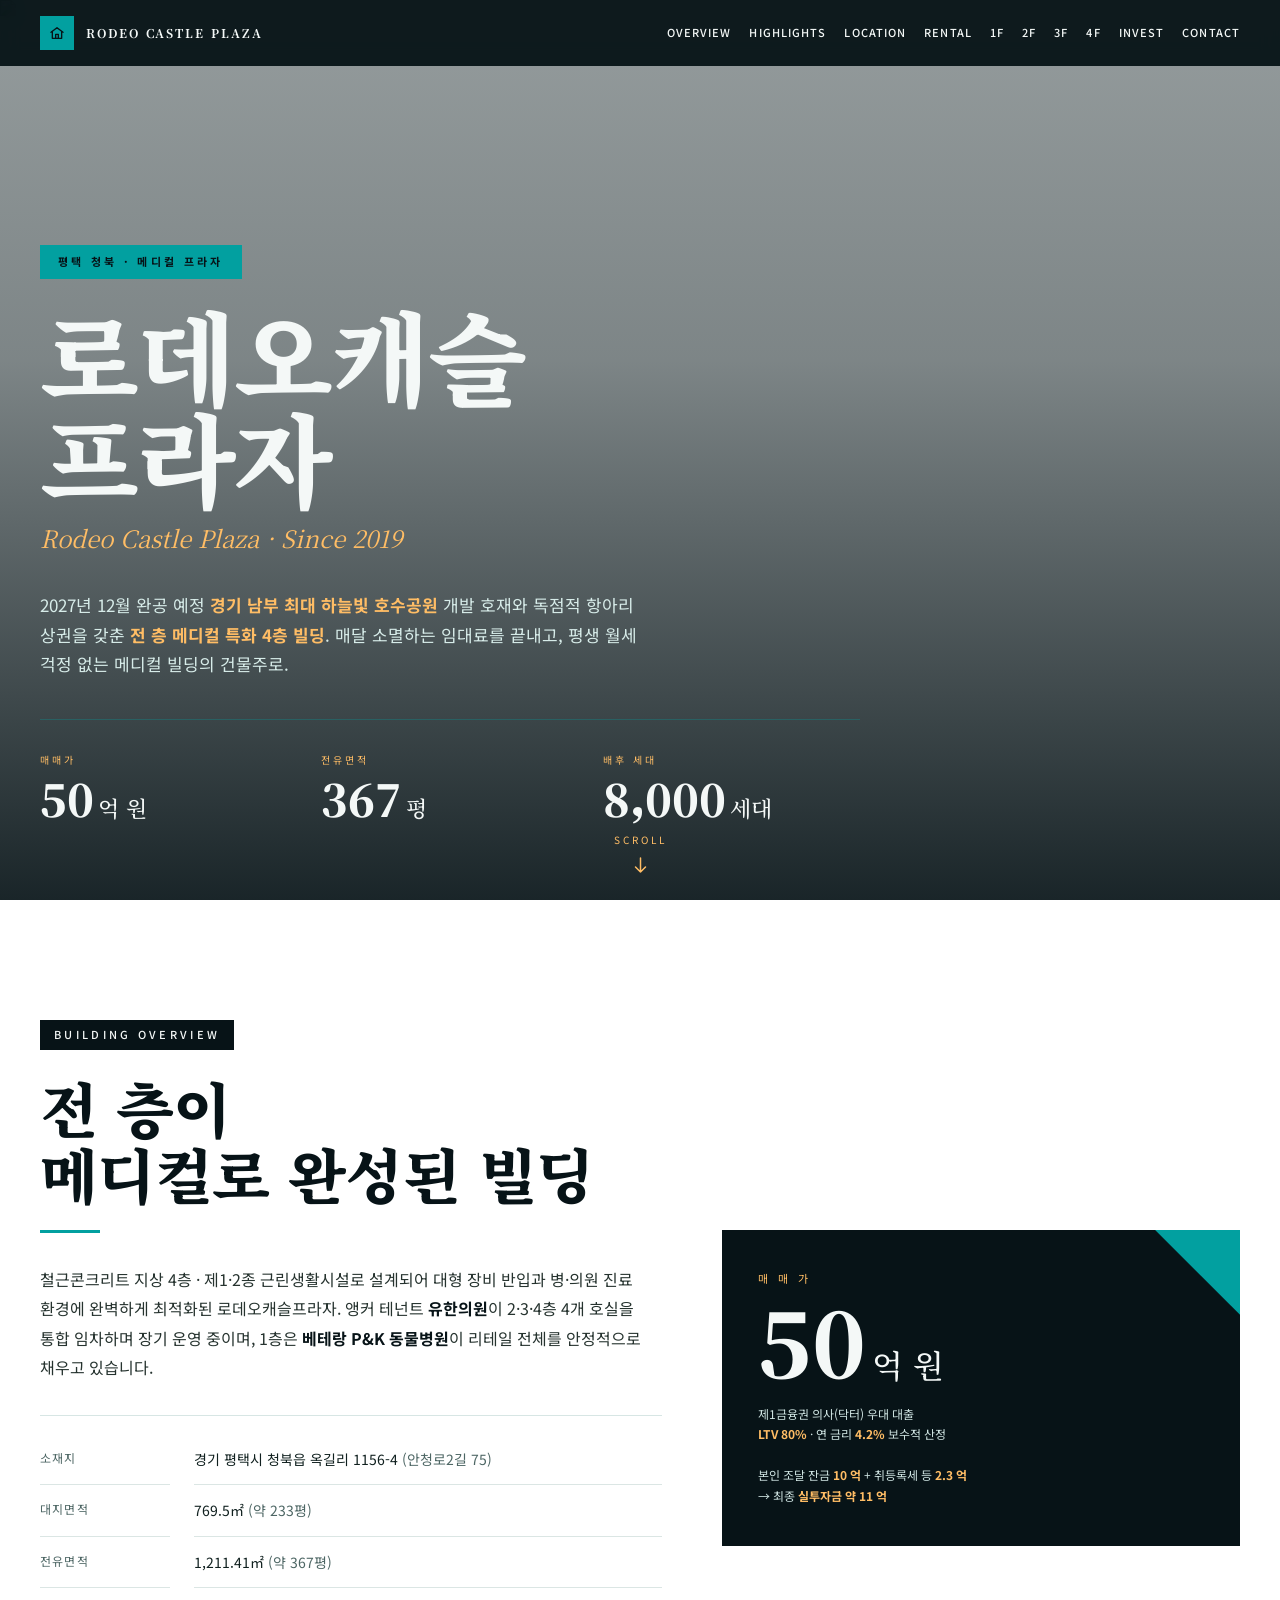
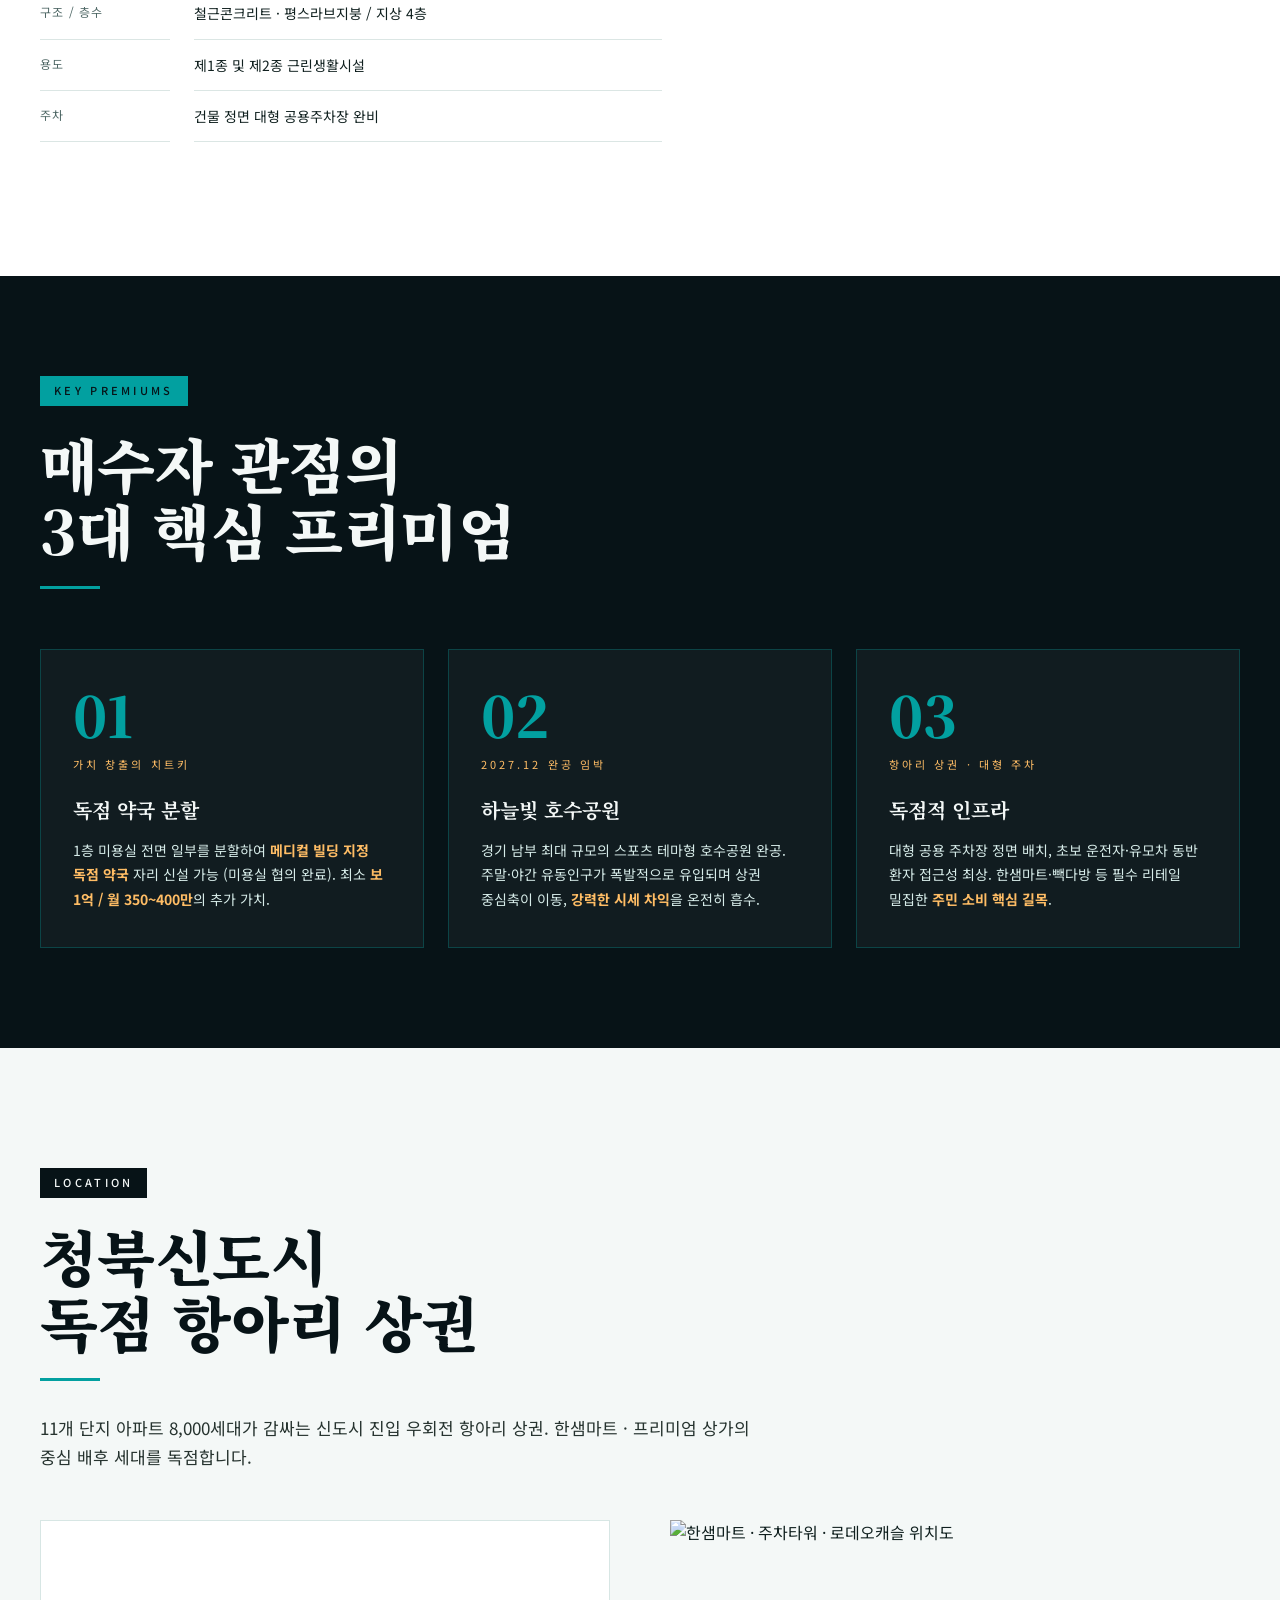
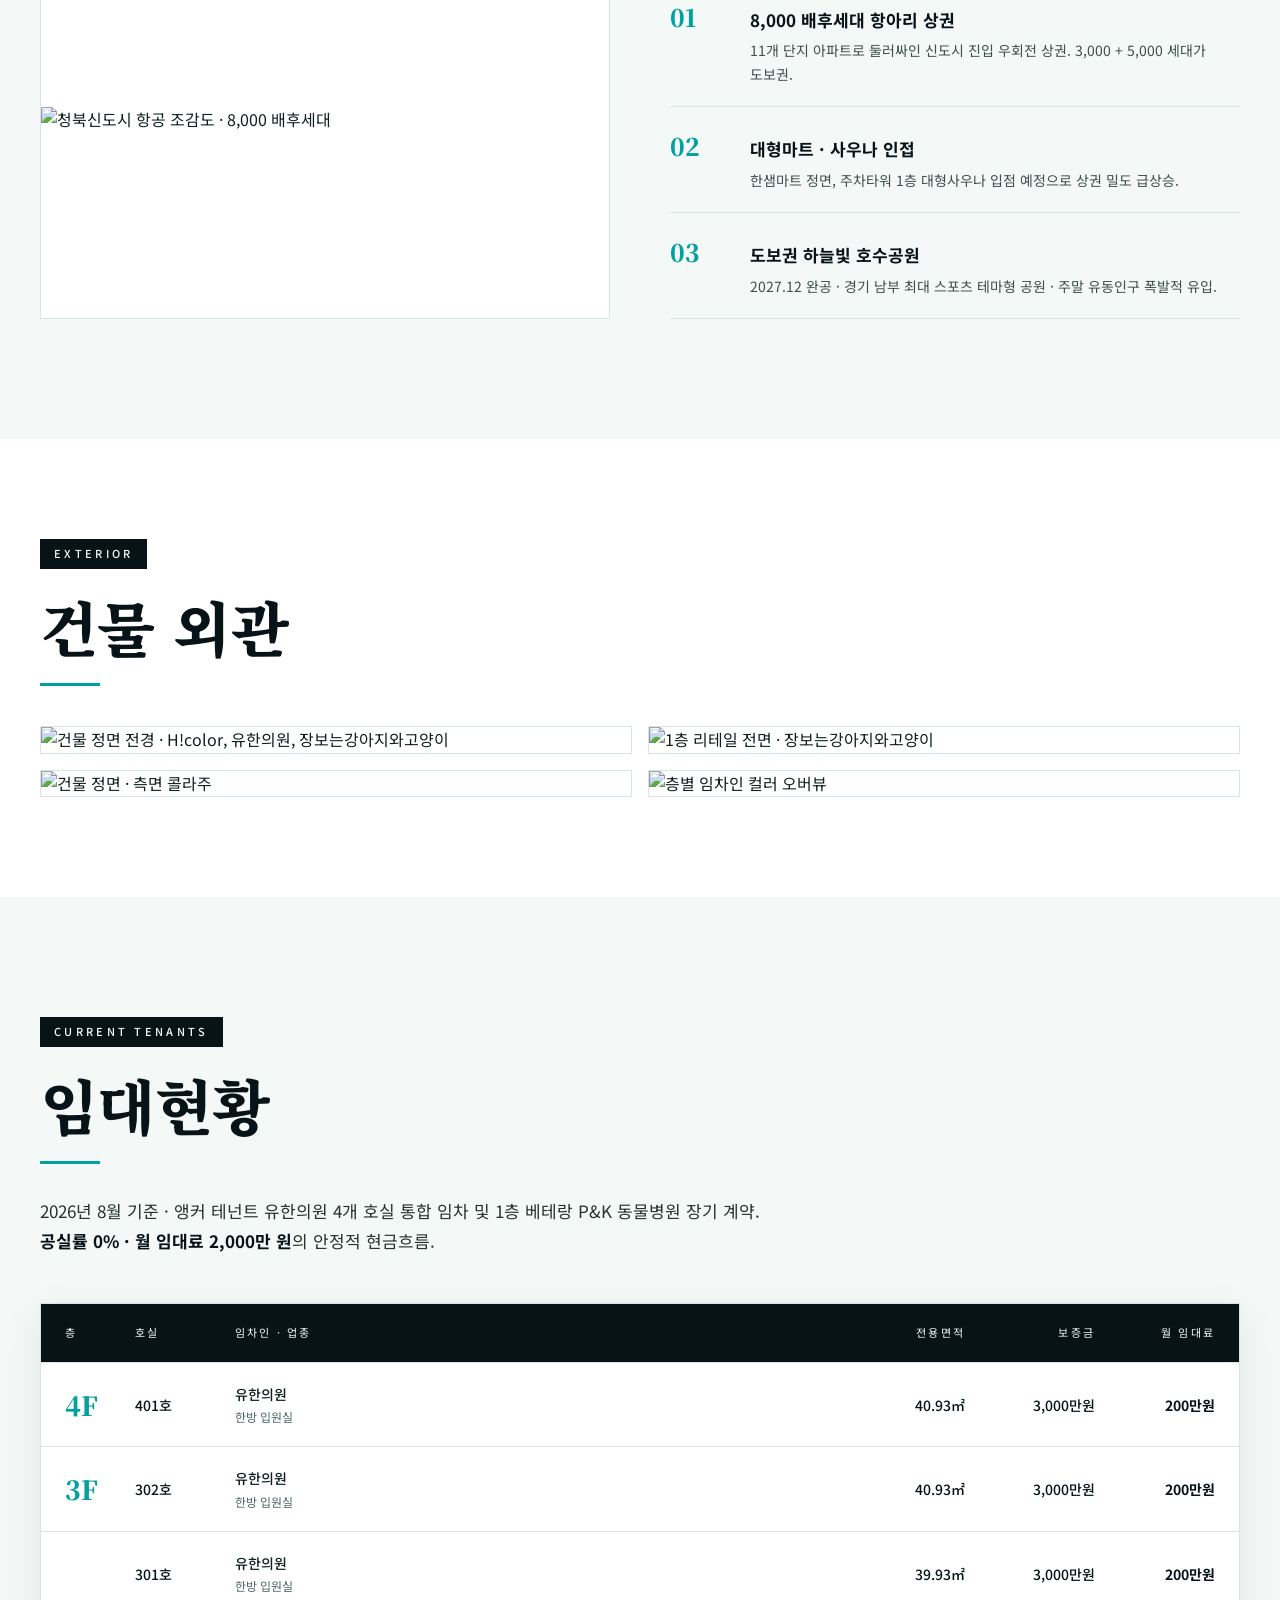
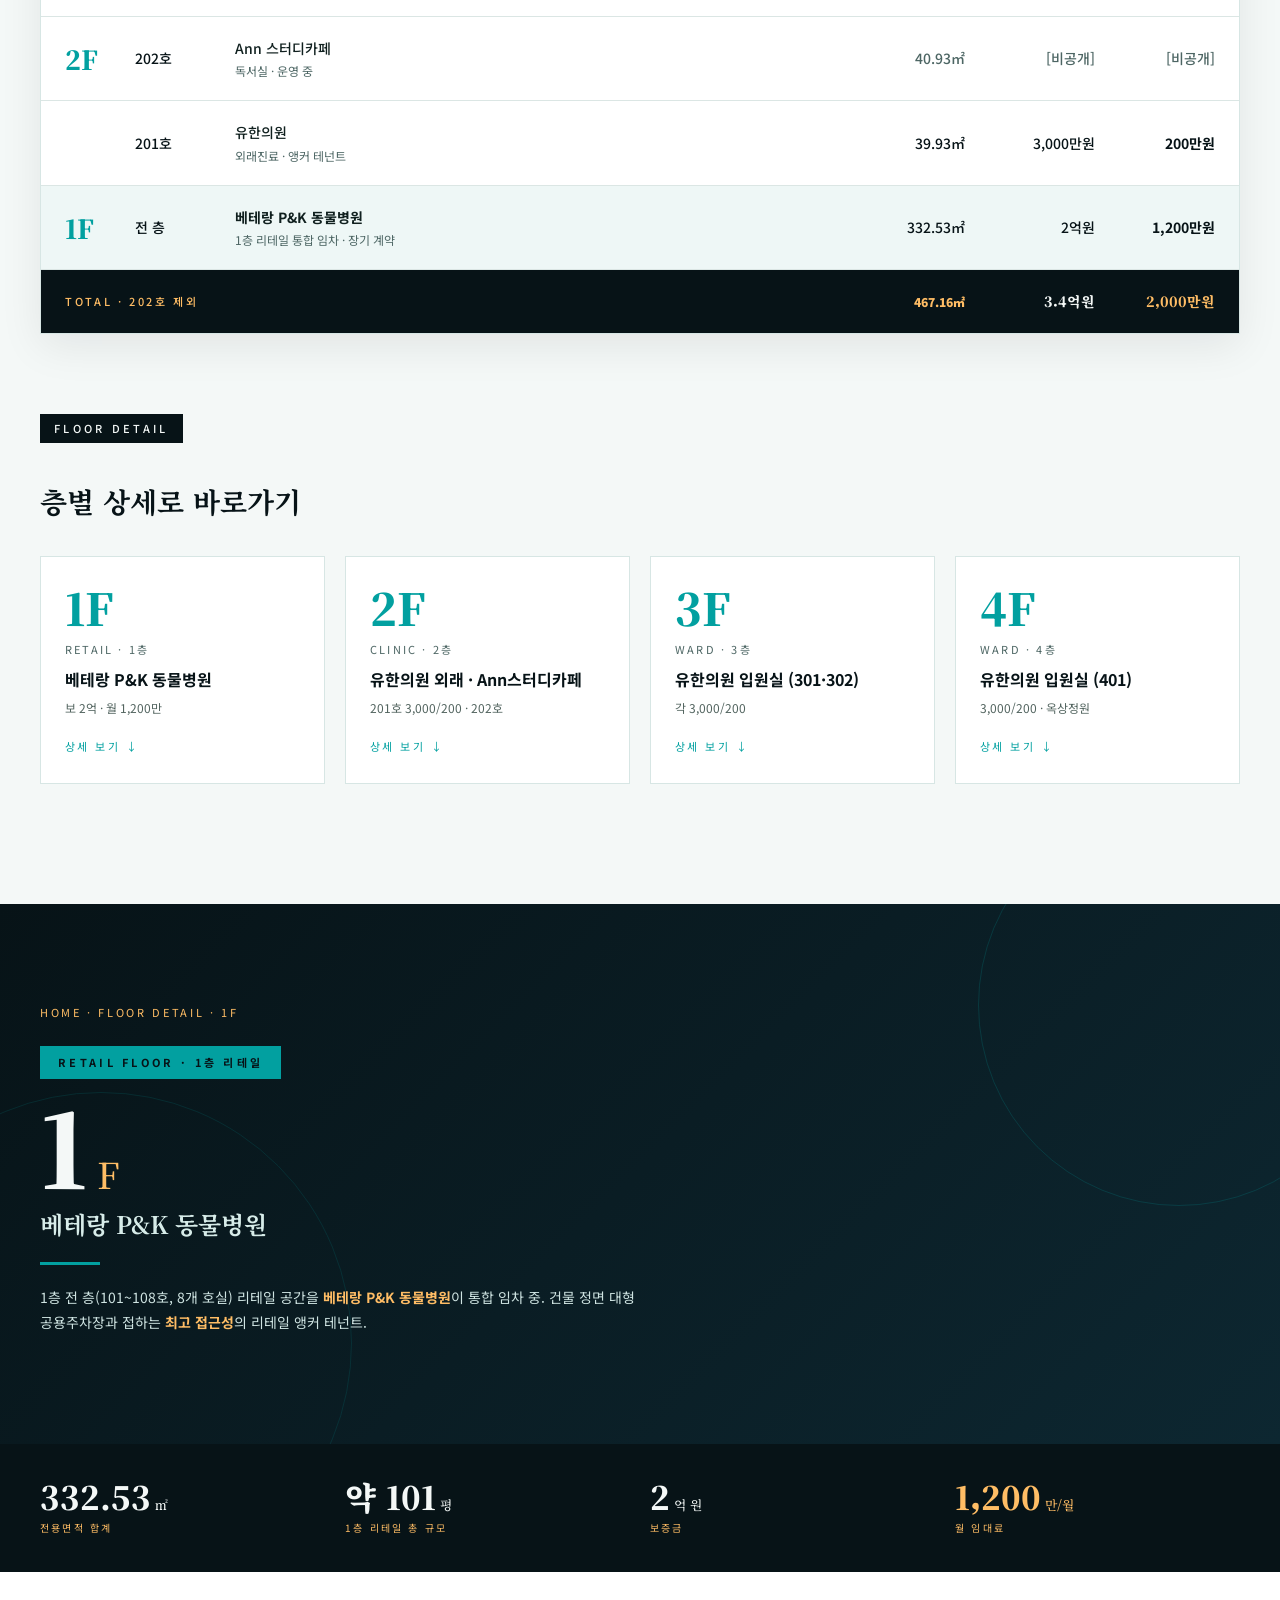
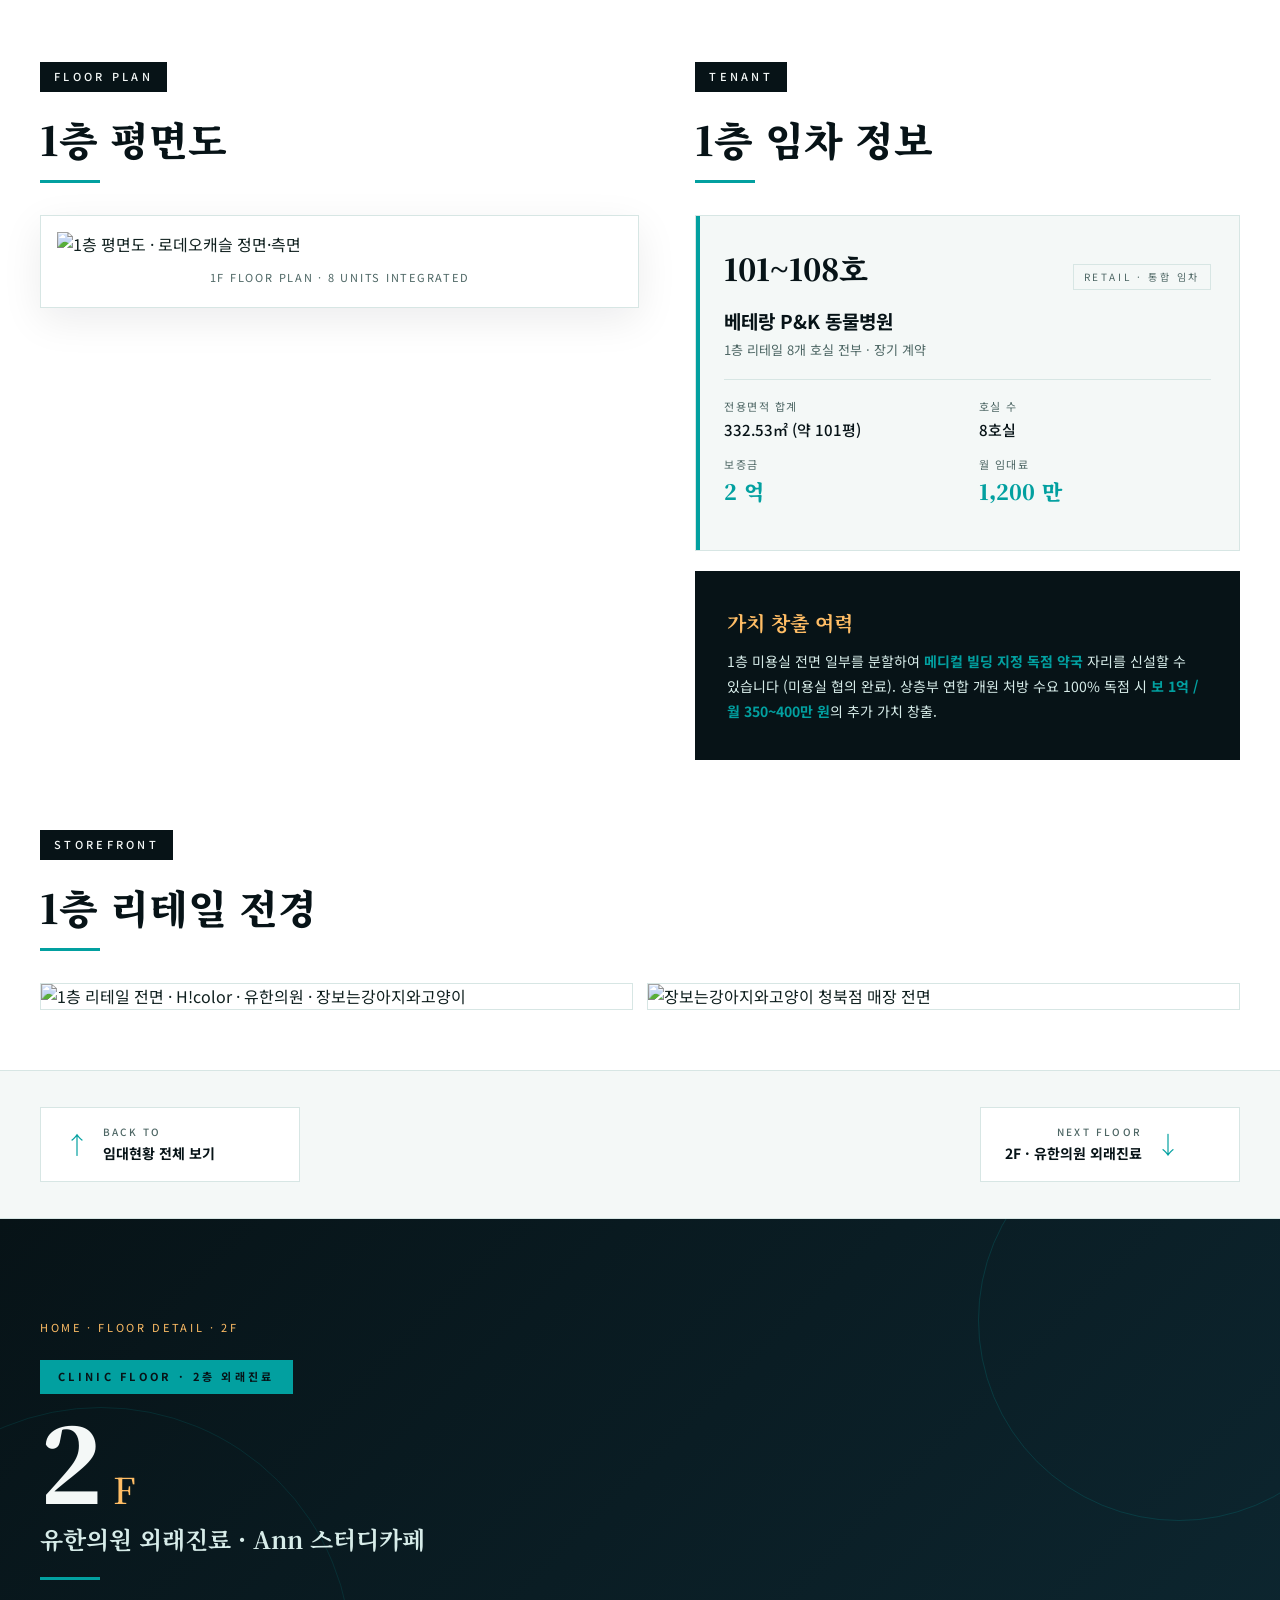
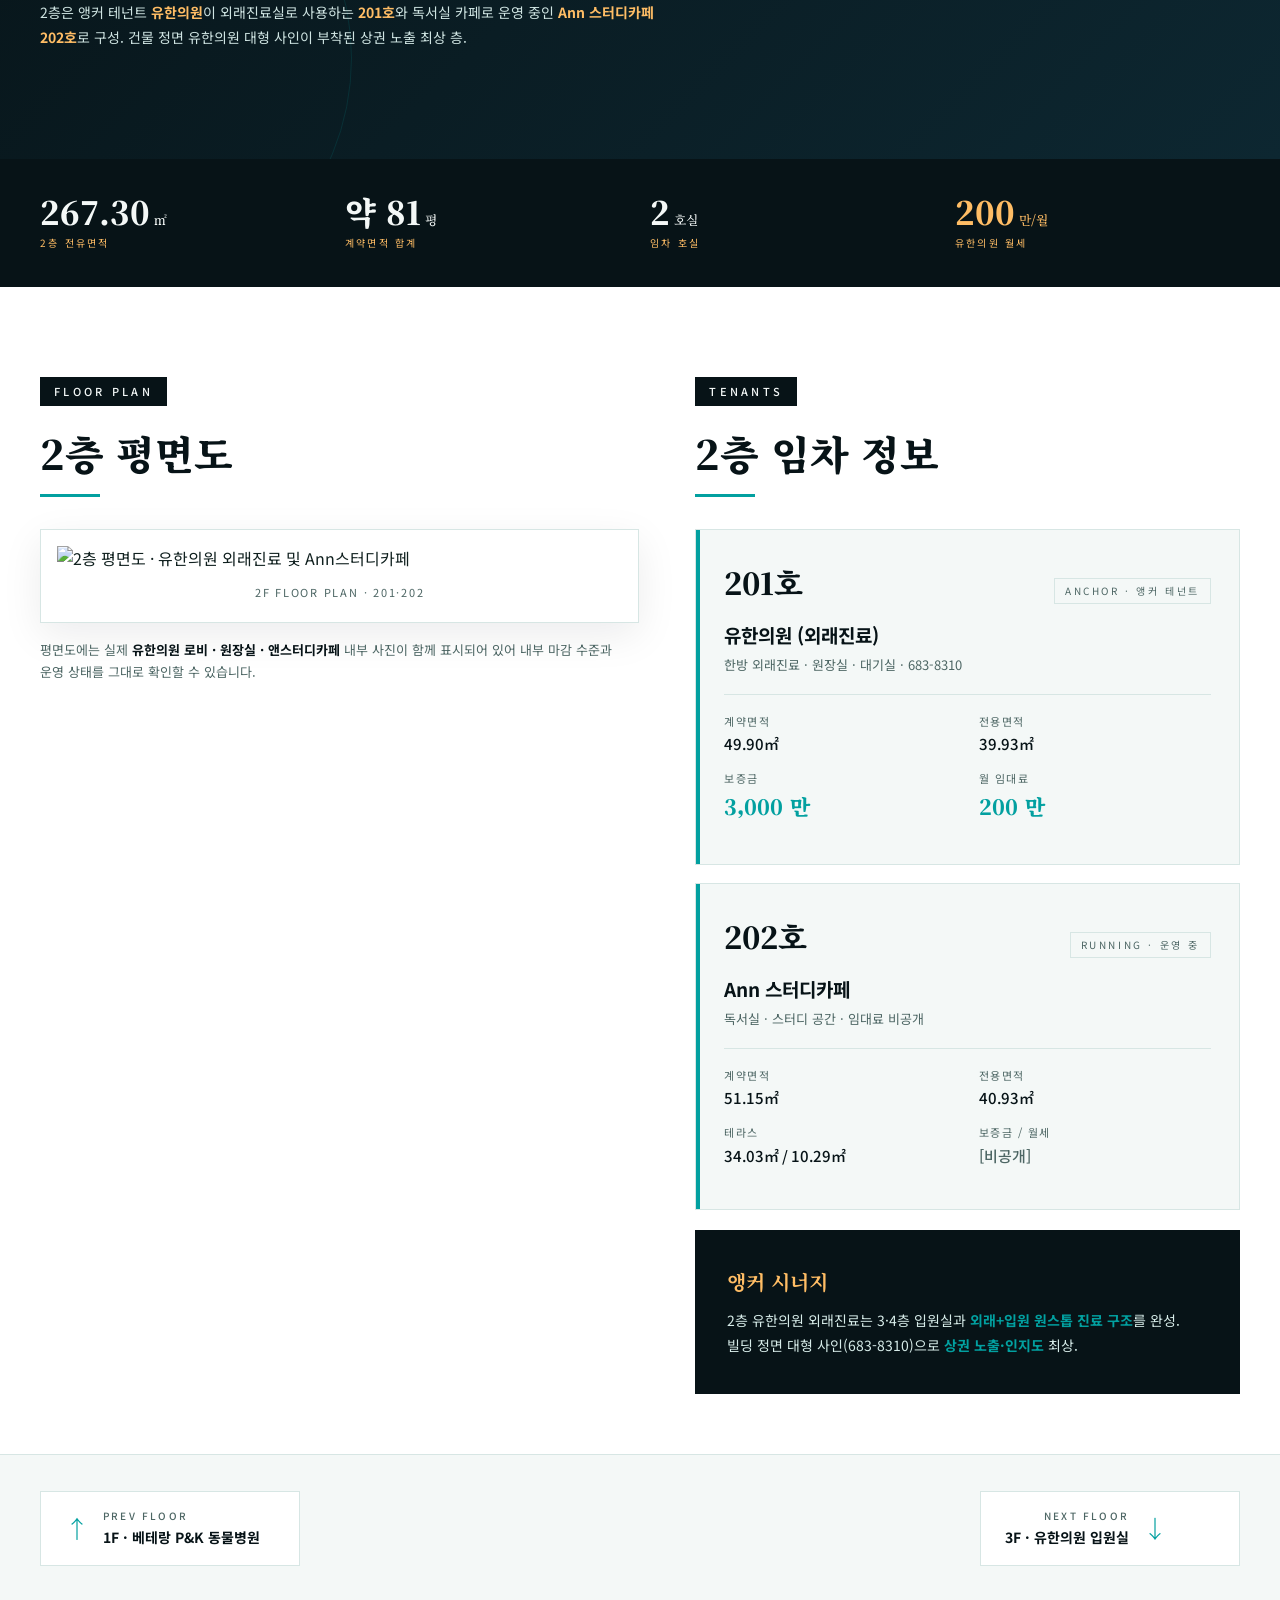
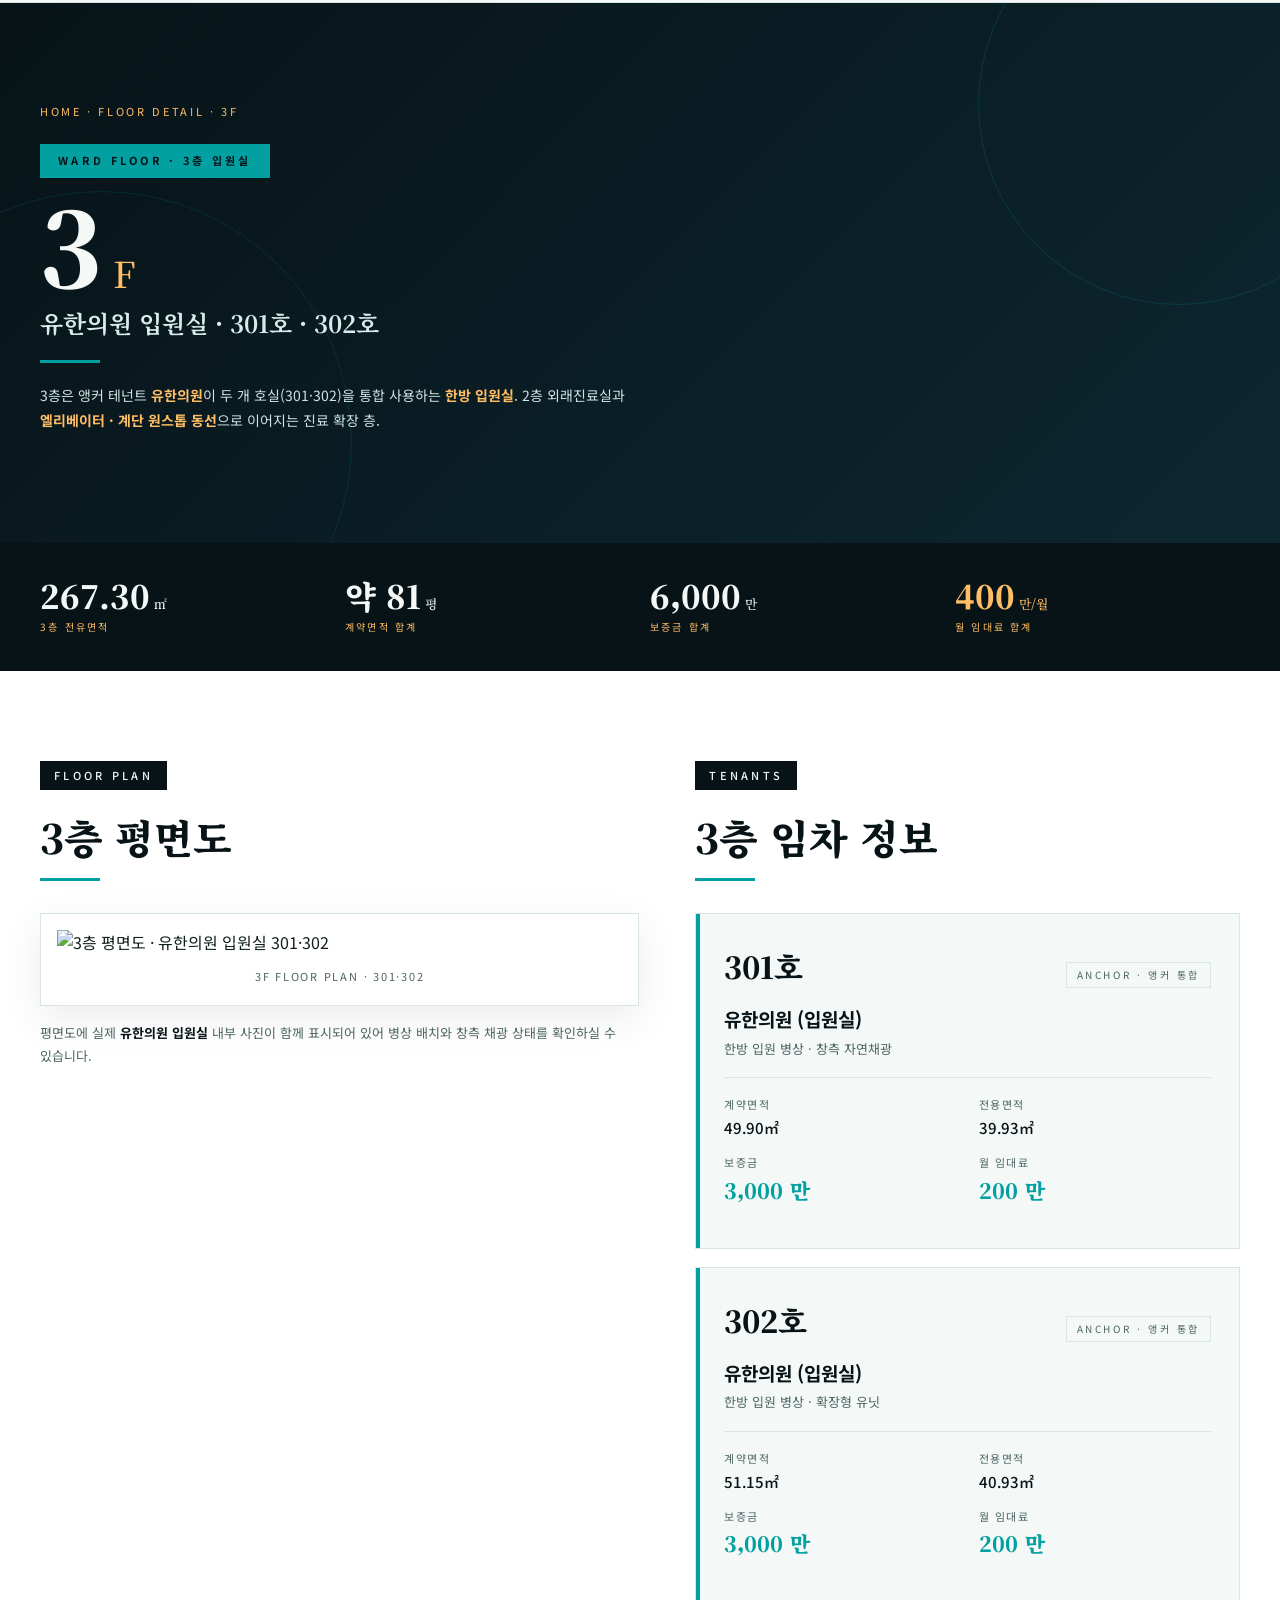
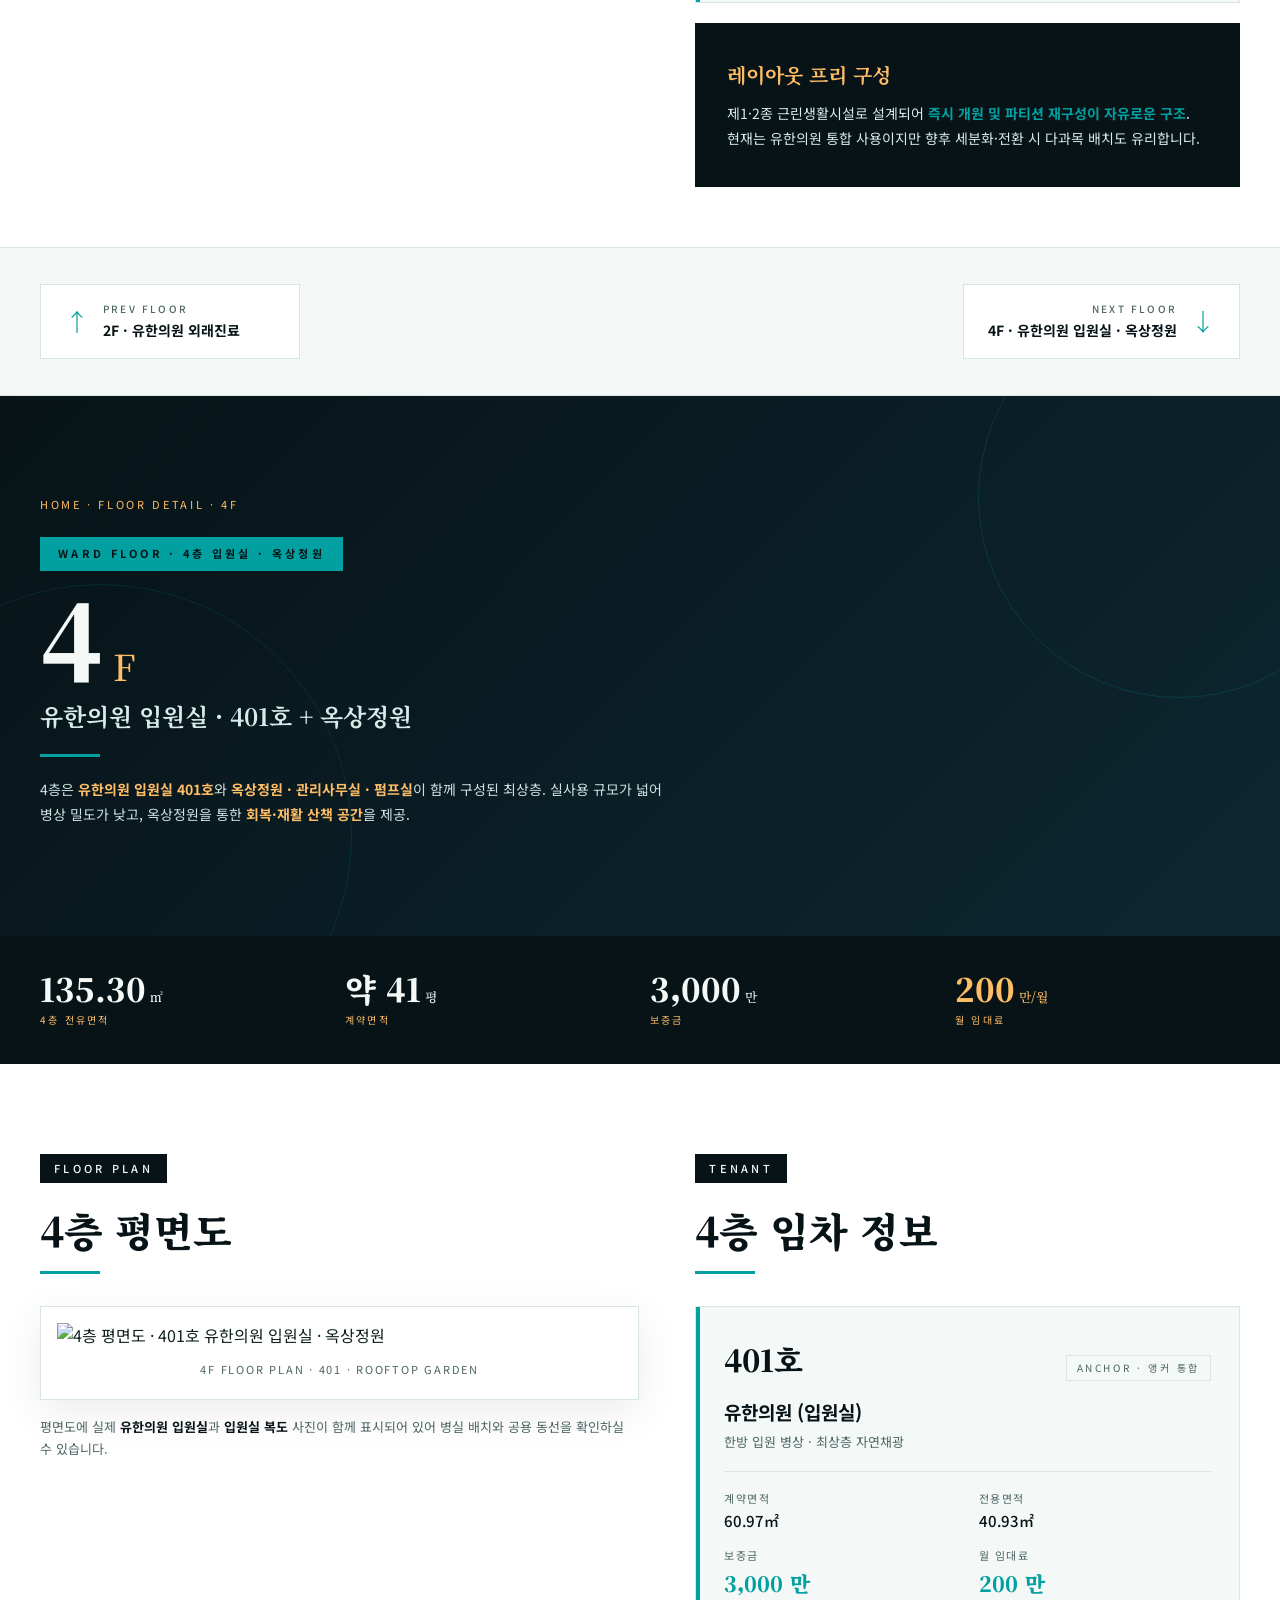
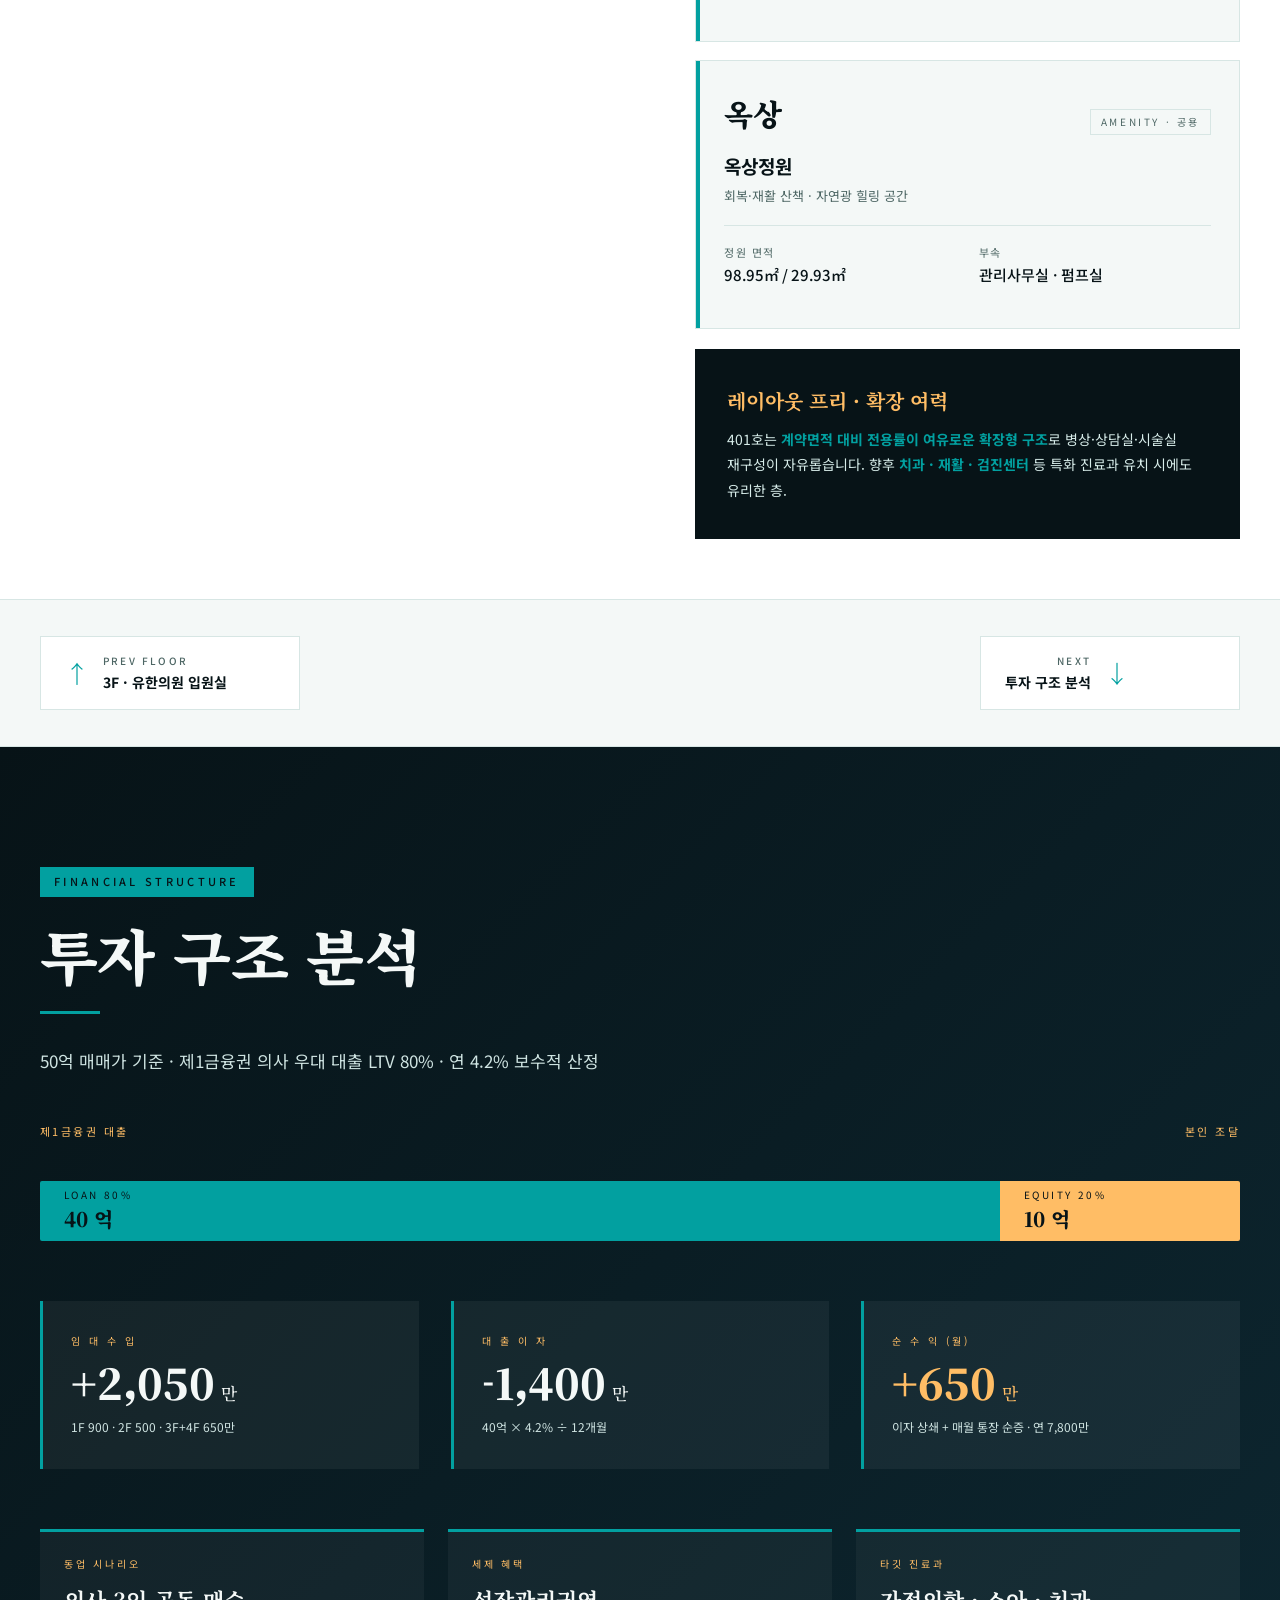
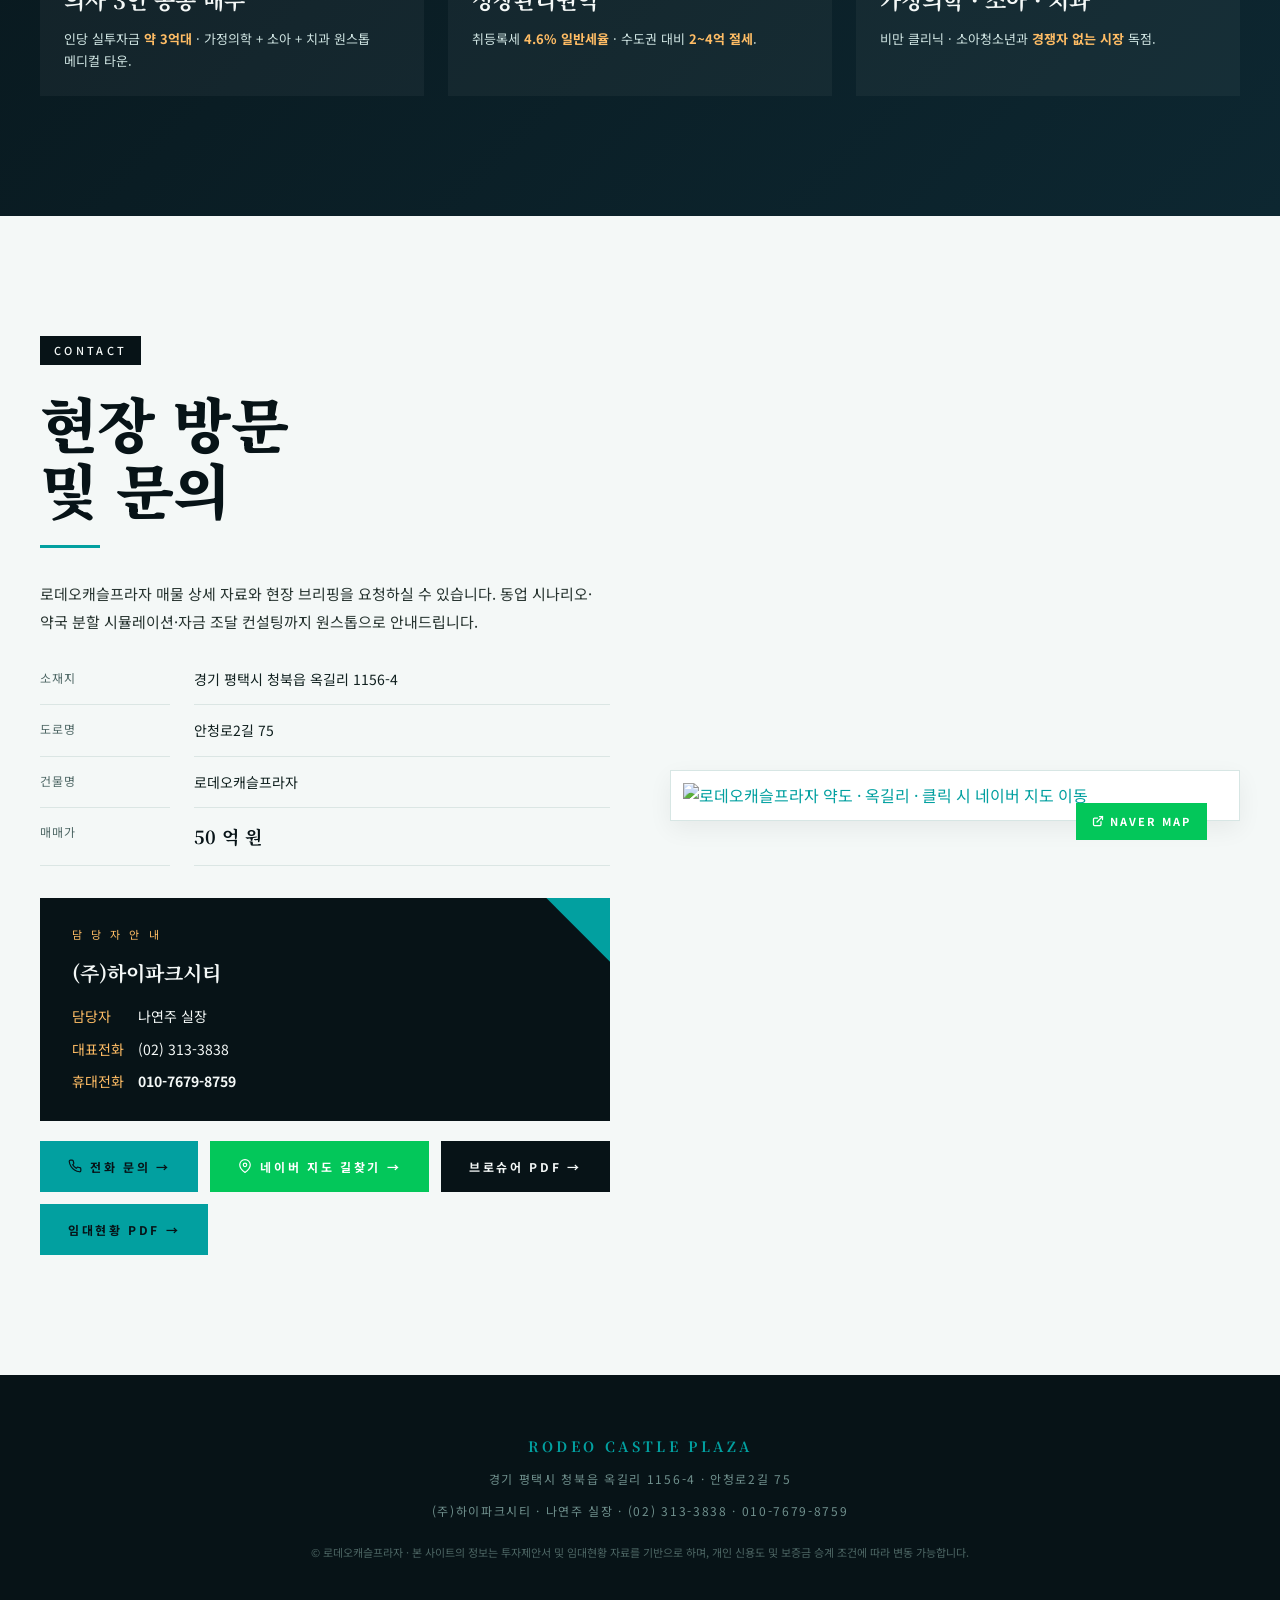
==== rodeocastle-site/index.html @ 2fcc6e97 "로데오캐슬프라자 사이트 코드 백업 (index.html)" ====
<!doctype html>
<html lang="ko">
<head>
<meta charset="utf-8">
<meta name="viewport" content="width=device-width, initial-scale=1">
<title>로데오캐슬프라자 · 평택 청북 메디컬 빌딩</title>
<link rel="stylesheet" href="https://fonts.googleapis.com/css2?family=Noto+Serif+KR:wght@400;500;700;900&family=Noto+Sans+KR:wght@300;400;500;700;900&display=swap">
<link rel="stylesheet" href="https://cdn.jsdelivr.net/gh/orioncactus/pretendard@v1.3.9/dist/web/static/pretendard.css">
<style>
  @font-face {
    font-family: 'YeogiJalnan';
    src: url('https://cdn.jsdelivr.net/gh/projectnoonnu/noonfonts_231029@1.1/JalnanGothic.woff') format('woff');
    font-weight: 400 900;
    font-display: swap;
  }
  :root {
    --navy: #071317;
    --navy-2: #0d2731;
    --gold: #02A0A0;
    --gold-2: #FFBD65;
    --cream: #f4f8f7;
    --line: #d7e6e4;
    --ink: #10201f;
    --muted: #4d6664;
    --panel: #ffffff;
    --font-sans: 'Pretendard', 'Noto Sans KR', system-ui, sans-serif;
    --font-display: 'YeogiJalnan', 'Noto Serif KR', serif;
    --font-number: 'Noto Serif KR', serif;
  }
  * { box-sizing: border-box; }
  html { scroll-behavior: smooth; }
  body {
    margin: 0;
    font-family: var(--font-sans);
    color: var(--ink);
    background: var(--cream);
    line-height: 1.6;
    word-break: keep-all;
    overflow-wrap: break-word;
  }
  img { max-width: 100%; display: block; }
  .display { font-family: var(--font-display); font-weight: 700; }
  .num-font { font-family: var(--font-number) !important; }
  a { color: var(--gold); text-decoration: none; }
  a:hover { color: #017878; }

  /* ============ NAV ============ */
  .nav {
    position: fixed; top: 0; left: 0; right: 0; z-index: 50;
    background: rgba(7, 19, 23, 0.95);
    backdrop-filter: blur(8px);
    padding: 16px 40px;
    display: flex; justify-content: space-between; align-items: center;
  }
  .nav-brand { display: flex; align-items: center; gap: 12px; color: var(--cream); }
  .nav-brand .logo {
    width: 34px; height: 34px; background: var(--gold);
    display: flex; align-items: center; justify-content: center;
  }
  .nav-brand .name {
    font-family: var(--font-display); font-weight: 700;
    letter-spacing: 0.16em; font-size: 12px;
  }
  .nav-menu { display: flex; gap: 18px; }
  .nav-menu a {
    color: var(--cream); font-size: 11px; letter-spacing: 0.1em; font-weight: 500; white-space: nowrap;
  }
  .nav-menu a:hover { color: var(--gold-2); }
  @media (max-width: 980px) {
    .nav { padding: 14px 20px; }
    .nav-menu { display: none; }
  }

  /* ============ HERO ============ */
  .hero {
    position: relative;
    min-height: 100vh;
    min-height: 100svh;
    color: var(--cream);
    display: flex; align-items: flex-end;
    overflow: hidden;
  }
  .hero-bg { position: absolute; inset: 0; z-index: 0; }
  .hero-bg img { width: 100%; height: 100%; object-fit: cover; object-position: center; }
  .hero-scrim {
    position: absolute; inset: 0; z-index: 1;
    background: linear-gradient(180deg, rgba(7,19,23,0.4) 0%, rgba(7,19,23,0.5) 40%, rgba(7,19,23,0.92) 100%);
  }
  .hero-inner {
    position: relative; z-index: 2;
    width: 100%; padding: 0 40px 80px 40px; max-width: 1400px; margin: 0 auto;
  }
  .hero-tag {
    display: inline-block;
    padding: 8px 18px; background: var(--gold);
    color: var(--navy); font-size: 11px; letter-spacing: 0.3em; font-weight: 700;
    margin-bottom: 24px;
  }
  .hero h1 {
    font-family: var(--font-display); font-weight: 900;
    font-size: clamp(48px, 8vw, 112px); line-height: 1;
    margin: 0 0 12px 0; letter-spacing: -0.02em;
  }
  .hero-sub {
    font-family: 'Noto Serif KR', serif; font-style: italic;
    font-size: clamp(18px, 2vw, 24px); color: var(--gold-2);
    margin-bottom: 32px;
  }
  .hero-lead {
    max-width: 620px; font-size: clamp(14px, 1.4vw, 17px); line-height: 1.75;
    color: #d7ece9; margin-bottom: 40px;
  }
  .hero-stats {
    display: grid; grid-template-columns: repeat(3, 1fr); gap: 24px;
    max-width: 820px; margin-top: 40px;
    padding-top: 32px; border-top: 1px solid rgba(2, 160, 160, 0.3);
  }
  @media (max-width: 420px) {
    .hero-stats { grid-template-columns: 1fr; gap: 16px; }
  }
  .hero-stat .label { font-size: 10px; letter-spacing: 0.3em; color: var(--gold-2); margin-bottom: 8px; }
  .hero-stat .value { font-family: 'Noto Serif KR', serif; font-weight: 900; font-size: clamp(28px, 4vw, 44px); line-height: 1; }
  .hero-stat .value small { font-size: 0.5em; font-weight: 500; margin-left: 4px; }
  .scroll-hint {
    position: absolute; bottom: 24px; left: 50%; transform: translateX(-50%);
    z-index: 3; color: var(--gold-2); font-size: 10px; letter-spacing: 0.3em;
    display: flex; flex-direction: column; align-items: center; gap: 8px;
    animation: bounce 2s infinite;
  }
  @keyframes bounce {
    0%, 100% { transform: translateX(-50%) translateY(0); }
    50% { transform: translateX(-50%) translateY(6px); }
  }

  /* ============ SECTION ============ */
  section { padding: 120px 40px; }
  .container { max-width: 1240px; margin: 0 auto; }
  .eyebrow {
    display: inline-block; padding: 6px 14px;
    background: var(--navy); color: var(--cream);
    font-size: 11px; letter-spacing: 0.3em; font-weight: 500; margin-bottom: 24px;
  }
  .section-title {
    font-family: var(--font-display); font-weight: 900;
    font-size: clamp(36px, 5vw, 60px); line-height: 1.1; color: var(--navy);
    margin: 0 0 16px 0; letter-spacing: -0.01em;
  }
  .section-lead {
    font-size: clamp(15px, 1.4vw, 17px); color: #26332f; max-width: 720px;
    line-height: 1.75; margin-bottom: 48px;
  }
  .divider { width: 60px; height: 3px; background: var(--gold); margin: 24px 0 32px 0; }

  /* ============ OVERVIEW ============ */
  .overview-grid { display: grid; grid-template-columns: 1.2fr 1fr; gap: 60px; align-items: center; }
  @media (max-width: 900px) { .overview-grid { grid-template-columns: 1fr; gap: 40px; } }
  .spec-list {
    display: grid; grid-template-columns: 130px 1fr; gap: 14px 24px; margin-top: 32px;
    padding-top: 32px; border-top: 1px solid var(--line); font-size: 14px;
  }
  .spec-list dt { color: var(--muted); font-weight: 400; letter-spacing: 0.1em; font-size: 12px; }
  .spec-list dd { margin: 0; color: var(--ink); }
  .spec-list dt, .spec-list dd { padding-bottom: 14px; border-bottom: 1px solid #dbe6e4; }

  .price-box { background: var(--navy); color: var(--cream); padding: 40px 36px; position: relative; overflow: hidden; }
  .price-box::before {
    content: ''; position: absolute; top: 0; right: 0;
    width: 120px; height: 120px; background: var(--gold);
    transform: translate(50%, -50%) rotate(45deg);
  }
  .price-box .plabel { font-size: 11px; letter-spacing: 0.32em; color: var(--gold-2); margin-bottom: 8px; }
  .price-box .pvalue { font-family: 'Noto Serif KR', serif; font-weight: 900; font-size: 88px; line-height: 1; }
  .price-box .pvalue small { font-size: 32px; font-weight: 500; margin-left: 6px; }
  .price-box .pnote { margin-top: 20px; font-size: 12px; color: #cfe4e2; line-height: 1.7; }
  .price-box .pnote b { color: var(--gold-2); }

  /* ============ HIGHLIGHTS ============ */
  .highlights { background: var(--navy); color: var(--cream); padding: 100px 40px; }
  .highlights .section-title { color: var(--cream); }
  .highlights .eyebrow { background: var(--gold); color: var(--navy); }
  .hgrid { display: grid; grid-template-columns: repeat(3, 1fr); gap: 24px; margin-top: 60px; }
  @media (max-width: 900px) { .hgrid { grid-template-columns: 1fr; } }
  .hcard { background: rgba(255,255,255,0.04); border: 1px solid rgba(2,160,160,0.3); padding: 36px 32px; transition: all 0.3s; }
  .hcard:hover { background: rgba(2,160,160,0.08); border-color: var(--gold); }
  .hcard .num { font-family: 'Noto Serif KR', serif; font-weight: 900; font-size: 56px; line-height: 1; color: var(--gold); margin-bottom: 4px; }
  .hcard .num small { font-size: 0.4em; font-weight: 500; margin-left: 4px; }
  .hcard .heading { font-size: 11px; letter-spacing: 0.28em; color: var(--gold-2); margin: 14px 0 20px 0; }
  .hcard p { font-size: 14px; line-height: 1.75; color: #d7ece9; margin: 0; }

  /* ============ LOCATION ============ */
  .loc-grid { display: grid; grid-template-columns: 1fr 1fr; gap: 60px; }
  @media (max-width: 900px) { .loc-grid { grid-template-columns: 1fr; } }
  .loc-img { position: relative; background: var(--panel); border: 1px solid var(--line); display: flex; align-items: center; }
  .loc-img img { width: 100%; height: auto; object-fit: contain; display: block; }
  .loc-bullets { list-style: none; padding: 0; margin: 32px 0 0 0; }
  .loc-bullets li { padding: 20px 0; border-bottom: 1px solid var(--line); display: grid; grid-template-columns: 60px 1fr; gap: 20px; align-items: baseline; }
  .loc-bullets .no { font-family: 'Noto Serif KR', serif; font-weight: 900; font-size: 24px; color: var(--gold); }
  .loc-bullets h4 { margin: 0 0 6px 0; font-size: 17px; color: var(--navy); font-weight: 700; }
  .loc-bullets p { margin: 0; font-size: 14px; color: #3d4f4d; line-height: 1.7; }

  /* ============ BUILDING GALLERY ============ */
  .bg-cream { background: var(--cream); }
  .bg-white { background: #ffffff; }
  .gallery-grid { display: grid; grid-template-columns: repeat(2, 1fr); gap: 16px; }
  .gallery-grid figure { margin: 0; background: var(--panel); border: 1px solid var(--line); overflow: hidden; }
  .gallery-grid img { width: 100%; height: auto; display: block; transition: transform .5s; }
  .gallery-grid figure:hover img { transform: scale(1.04); }
  @media (max-width: 900px) {
    .gallery-grid { grid-template-columns: repeat(2, 1fr); gap: 12px; }
  }
  @media (max-width: 480px) {
    .gallery-grid { grid-template-columns: 1fr; }
  }

  /* ============ RENTAL TABLE ============ */
  .rental-wrap { background: var(--panel); border: 1px solid var(--line); box-shadow: 0 12px 40px rgba(7, 19, 23, 0.08); }
  .rental-row { display: grid; grid-template-columns: 70px 100px 1fr 90px 130px 120px; padding: 20px 24px; align-items: center; border-bottom: 1px solid #dbe6e4; font-size: 14px; }
  .rental-row:last-of-type { border-bottom: none; }
  .rental-head { background: var(--navy); color: var(--cream); font-size: 11px; letter-spacing: 0.2em; }
  .rental-row .fl { font-family: 'Noto Serif KR', serif; font-weight: 900; color: var(--gold); font-size: 26px; }
  .rental-row .unit { color: var(--navy); font-weight: 500; }
  .rental-row .name { font-weight: 500; color: var(--ink); }
  .rental-row .biz { font-size: 12px; color: var(--muted); margin-top: 2px; }
  .rental-row .num { text-align: right; color: var(--navy); font-weight: 500; }
  .rental-row .num.b { font-weight: 700; }
  .rental-highlight { background: #eef7f6; }
  .rental-total { background: var(--navy); color: var(--cream); font-family: 'Noto Serif KR', serif; font-weight: 900; }
  .rental-total .lb { grid-column: 1 / 4; font-size: 11px; letter-spacing: 0.24em; color: var(--gold-2); font-weight: 500; font-family: var(--font-sans); }
  @media (max-width: 780px) {
    .rental-row {
      display: flex; flex-wrap: wrap; align-items: flex-start;
      row-gap: 12px; column-gap: 10px; padding: 20px; font-size: 13px;
    }
    .rental-head { display: none; }
    .rental-row .fl { flex: 0 0 auto; order: 1; }
    .rental-row .unit { flex: 0 0 auto; order: 2; }
    .rental-row .tenant { flex: 1 1 100%; order: 3; }
    .rental-row .num {
      flex: 1 1 30%; order: 4;
      text-align: right; display: flex; flex-direction: column; gap: 4px;
    }
    .rental-row .num::before {
      content: attr(data-label); display: block;
      color: var(--muted); font-size: 10px; letter-spacing: 0.06em; text-align: right;
    }
    .rental-total { flex-wrap: wrap; padding: 20px; }
    .rental-total .lb { flex: 1 1 100%; order: 1; }
    .rental-total > div:not(.lb) { flex: 1 1 30%; text-align: right; }
  }

  /* ============ FLOOR DETAIL (in-page sections) ============ */
  .floor-hero {
    min-height: 60vh; min-height: 60svh; padding: 100px 40px 70px 40px;
    background: linear-gradient(135deg, var(--navy) 0%, var(--navy-2) 100%);
    color: var(--cream); position: relative; overflow: hidden;
  }
  .floor-hero::before { content: ''; position: absolute; top: -100px; right: -100px; width: 400px; height: 400px; border: 1px solid rgba(2,160,160,0.2); border-radius: 50%; }
  .floor-hero::after { content: ''; position: absolute; bottom: -150px; left: -150px; width: 500px; height: 500px; border: 1px solid rgba(2,160,160,0.15); border-radius: 50%; }
  .floor-hero .container { position: relative; z-index: 2; }
  .breadcrumb { font-size: 11px; letter-spacing: 0.24em; color: var(--gold-2); margin-bottom: 24px; }
  .breadcrumb a { color: var(--gold-2); }
  .floor-badge { display: inline-block; padding: 8px 18px; background: var(--gold); color: var(--navy); font-size: 11px; letter-spacing: 0.3em; font-weight: 700; margin-bottom: 20px; }
  .floor-hero h1 { font-family: 'Noto Serif KR', serif; font-weight: 900; font-size: clamp(50px, 8vw, 110px); line-height: 0.9; margin: 0; letter-spacing: -0.02em; }
  .floor-hero h1 small { font-size: 0.35em; font-weight: 500; margin-left: 12px; color: var(--gold-2); }
  .floor-hero .sub { font-family: var(--font-display); font-size: clamp(18px, 2vw, 24px); color: #d7ece9; margin-top: 14px; font-weight: 700; }
  .floor-hero .lead { max-width: 640px; font-size: 14px; line-height: 1.8; color: #cfe4e2; margin-top: 20px; }
  .floor-hero .divider { width: 60px; height: 3px; background: var(--gold); margin: 18px 0; }

  .stitle { font-family: var(--font-display); font-weight: 900; font-size: clamp(28px, 3.6vw, 40px); line-height: 1.15; color: var(--navy); margin: 0 0 14px 0; }
  .sdivider { width: 60px; height: 3px; background: var(--gold); margin: 18px 0 32px 0; }

  .grid-2 { display: grid; grid-template-columns: 1.1fr 1fr; gap: 56px; align-items: start; }
  @media (max-width: 900px) { .grid-2 { grid-template-columns: 1fr; gap: 36px; } }
  .plan-box { background: var(--panel); border: 1px solid var(--line); padding: 16px; box-shadow: 0 12px 40px rgba(7,19,23,0.08); }
  .plan-box img { width: 100%; }
  .plan-cap { font-size: 11px; color: var(--muted); letter-spacing: 0.16em; padding: 12px 4px 4px; text-align: center; text-transform: uppercase; }

  .unit-card { background: var(--cream); border: 1px solid var(--line); padding: 28px; margin-bottom: 18px; position: relative; }
  .unit-card::before { content: ''; position: absolute; left: 0; top: 0; bottom: 0; width: 4px; background: var(--gold); }
  .unit-head { display: flex; justify-content: space-between; align-items: baseline; margin-bottom: 14px; }
  .unit-num { font-family: 'Noto Serif KR', serif; font-weight: 900; font-size: 30px; color: var(--navy); }
  .unit-tag { font-size: 10px; letter-spacing: 0.26em; color: var(--muted); padding: 4px 10px; border: 1px solid var(--line); }
  .unit-name { font-size: 19px; font-weight: 700; color: var(--navy); margin: 6px 0 4px 0; }
  .unit-biz { font-size: 13px; color: var(--muted); margin-bottom: 18px; }
  .unit-spec { display: grid; grid-template-columns: repeat(2,1fr); gap: 14px 22px; padding-top: 18px; border-top: 1px solid var(--line); font-size: 13px; }
  .unit-spec dt { color: var(--muted); font-size: 11px; letter-spacing: 0.14em; }
  .unit-spec dd { margin: 2px 0 0 0; color: var(--navy); font-weight: 500; font-size: 15px; }
  .unit-spec dd.big { font-family: 'Noto Serif KR', serif; font-weight: 900; font-size: 21px; color: var(--gold); }

  .highlight-box { background: var(--navy); color: var(--cream); padding: 36px 32px; margin-top: 20px; }
  .highlight-box h4 { font-family: var(--font-display); font-size: 20px; margin: 0 0 10px 0; color: var(--gold-2); }
  .highlight-box p { margin: 0; font-size: 14px; line-height: 1.8; color: #d7ece9; }

  .floor-gallery { display: grid; grid-template-columns: repeat(2,1fr); gap: 14px; margin-top: 20px; }
  .floor-gallery figure { background: var(--panel); border: 1px solid var(--line); display: flex; align-items: center; justify-content: center; overflow: hidden; }
  .floor-gallery img { width: 100%; height: 100%; object-fit: contain; }

  .totals-strip { background: var(--navy); color: var(--cream); padding: 36px 40px; }
  .totals-grid { max-width: 1240px; margin: 0 auto; display: grid; grid-template-columns: repeat(4,1fr); gap: 20px; }
  .totals-grid .tv { font-family: 'Noto Serif KR', serif; font-weight: 900; font-size: 32px; line-height: 1; }
  .totals-grid .tv small { font-size: 0.4em; font-weight: 500; margin-left: 4px; }
  .totals-grid .tl { font-size: 10px; letter-spacing: 0.22em; color: var(--gold-2); margin-top: 8px; }
  @media (max-width: 780px) { .totals-grid { grid-template-columns: repeat(2,1fr); } }

  .floor-jump { padding: 36px 40px; background: var(--cream); border-top: 1px solid var(--line); border-bottom: 1px solid var(--line); }
  .floor-jump-inner { max-width: 1240px; margin: 0 auto; display: flex; justify-content: space-between; gap: 16px; flex-wrap: wrap; }
  .floor-jump a { display: flex; align-items: center; gap: 14px; padding: 16px 24px; background: var(--panel); border: 1px solid var(--line); color: var(--navy); font-size: 13px; font-weight: 500; transition: all .3s; min-width: 260px; }
  .floor-jump a:hover { border-color: var(--gold); background: #eef7f6; }
  .floor-jump .arrow { font-family: 'Noto Serif KR', serif; font-weight: 900; font-size: 24px; color: var(--gold); }
  .floor-jump .label { font-size: 10px; letter-spacing: 0.22em; color: var(--muted); }
  .floor-jump .name { font-size: 14px; font-weight: 700; margin-top: 2px; }

  /* ============ INVESTMENT ============ */
  .invest { background: linear-gradient(135deg, var(--navy) 0%, var(--navy-2) 100%); color: var(--cream); padding: 120px 40px; }
  .invest .section-title { color: var(--cream); }
  .invest .eyebrow { background: var(--gold); color: var(--navy); }
  .capital-bar { display: flex; height: 60px; margin: 40px 0 16px 0; overflow: hidden; border-radius: 2px; }
  .capital-bar .loan { width: 80%; background: var(--gold); color: var(--navy); display: flex; align-items: center; padding: 0 24px; }
  .capital-bar .eq { width: 20%; background: #FFBD65; color: var(--navy); display: flex; align-items: center; padding: 0 24px; }
  .capital-bar .k { font-size: 10px; letter-spacing: 0.24em; }
  .capital-bar .v { font-family: 'Noto Serif KR', serif; font-weight: 900; font-size: 20px; }
  .cf-grid { display: grid; grid-template-columns: repeat(3, 1fr); gap: 32px; margin-top: 60px; }
  @media (max-width: 780px) { .cf-grid { grid-template-columns: 1fr; } }
  .cf-item { padding: 32px 28px; background: rgba(255,255,255,0.05); border-left: 3px solid var(--gold); }
  .cf-item .lb { font-size: 10px; letter-spacing: 0.3em; color: var(--gold-2); margin-bottom: 12px; }
  .cf-item .val { font-family: 'Noto Serif KR', serif; font-weight: 900; font-size: 42px; line-height: 1; }
  .cf-item.pos .val { color: var(--gold-2); }
  .cf-item .val small { font-size: 0.4em; font-weight: 500; margin-left: 6px; }
  .cf-item p { font-size: 12px; color: #cfe4e2; margin: 14px 0 0 0; line-height: 1.7; }

  /* ============ CONTACT ============ */
  .contact { background: var(--cream); padding: 120px 40px; }
  .contact-grid { display: grid; grid-template-columns: 1fr 1fr; gap: 60px; align-items: center; }
  @media (max-width: 900px) { .contact-grid { grid-template-columns: 1fr; } }
  .map-frame { background: var(--panel); border: 1px solid var(--line); padding: 12px; box-shadow: 0 8px 24px rgba(7,19,23,0.06); }

  /* ============ FOOTER ============ */
  footer { background: var(--navy); color: var(--cream); padding: 60px 40px 40px 40px; text-align: center; }
  footer .foot-brand { font-family: var(--font-display); font-weight: 700; letter-spacing: 0.24em; color: var(--gold); font-size: 14px; }
  footer .foot-line { margin-top: 12px; font-size: 12px; color: #6f8f8c; letter-spacing: 0.14em; }
  footer .foot-tiny { margin-top: 24px; font-size: 11px; color: #4d6664; }
</style>
</head>
<body>

<!-- ============ NAV ============ -->
<nav class="nav">
  <a href="#" class="nav-brand" style="text-decoration:none;">
    <div class="logo">
      <svg width="16" height="16" viewBox="0 0 24 24" fill="none" stroke="#071317" stroke-width="2" stroke-linecap="round" stroke-linejoin="round">
        <path d="M3 11 L12 4 L21 11"></path>
        <path d="M5 10 V20 H19 V10"></path>
        <path d="M10 20 V14 H14 V20"></path>
      </svg>
    </div>
    <div class="name">RODEO CASTLE PLAZA</div>
  </a>
  <div class="nav-menu">
    <a href="#overview">OVERVIEW</a>
    <a href="#highlights">HIGHLIGHTS</a>
    <a href="#location">LOCATION</a>
    <a href="#rental">RENTAL</a>
    <a href="#floor-1f">1F</a>
    <a href="#floor-2f">2F</a>
    <a href="#floor-3f">3F</a>
    <a href="#floor-4f">4F</a>
    <a href="#invest">INVEST</a>
    <a href="#contact">CONTACT</a>
  </div>
</nav>

<!-- ============ HERO ============ -->
<header class="hero">
  <div class="hero-bg">
    <img src="슬라이드 2.jpg" alt="로데오캐슬프라자 정면 전경 · H!color, 유한의원, 장보는강아지와고양이">
  </div>
  <div class="hero-scrim"></div>
  <div class="hero-inner">
    <div class="hero-tag">평택 청북 · 메디컬 프라자</div>
    <h1 class="display">로데오캐슬<br>프라자</h1>
    <div class="hero-sub">Rodeo Castle Plaza · Since 2019</div>
    <p class="hero-lead">
      2027년 12월 완공 예정 <b style="color:#FFBD65;">경기 남부 최대 하늘빛 호수공원</b> 개발 호재와
      독점적 항아리 상권을 갖춘 <b style="color:#FFBD65;">전 층 메디컬 특화 4층 빌딩</b>.
      매달 소멸하는 임대료를 끝내고, 평생 월세 걱정 없는 메디컬 빌딩의 건물주로.
    </p>
    <div class="hero-stats">
      <div class="hero-stat"><div class="label">매매가</div><div class="value display">50<small>억 원</small></div></div>
      <div class="hero-stat"><div class="label">전유면적</div><div class="value display">367<small>평</small></div></div>
      <div class="hero-stat"><div class="label">배후 세대</div><div class="value display">8,000<small>세대</small></div></div>
    </div>
  </div>
  <div class="scroll-hint">
    <span>SCROLL</span>
    <svg width="14" height="20" viewBox="0 0 14 20" fill="none" stroke="currentColor" stroke-width="1.5">
      <path d="M7 2 V16 M2 11 L7 16 L12 11" stroke-linecap="round" stroke-linejoin="round"></path>
    </svg>
  </div>
</header>

<!-- ============ OVERVIEW ============ -->
<section id="overview" class="bg-white">
  <div class="container">
    <div class="overview-grid">
      <div>
        <div class="eyebrow">BUILDING OVERVIEW</div>
        <h2 class="section-title">전 층이 <br>메디컬로 완성된 빌딩</h2>
        <div class="divider"></div>
        <p style="font-size: 16px; color: #26332f; line-height: 1.85;">
          철근콘크리트 지상 4층 · 제1·2종 근린생활시설로 설계되어
          대형 장비 반입과 병·의원 진료 환경에 완벽하게 최적화된 로데오캐슬프라자.
          앵커 테넌트 <b style="color:var(--navy);">유한의원</b>이 2·3·4층 4개 호실을 통합 임차하며 장기 운영 중이며,
          1층은 <b style="color:var(--navy);">베테랑 P&amp;K 동물병원</b>이 리테일 전체를 안정적으로 채우고 있습니다.
        </p>
        <dl class="spec-list">
          <dt>소재지</dt><dd>경기 평택시 청북읍 옥길리 1156-4 <span style="color:var(--muted);">(안청로2길 75)</span></dd>
          <dt>대지면적</dt><dd>769.5㎡ <span style="color:var(--muted);">(약 233평)</span></dd>
          <dt>전유면적</dt><dd>1,211.41㎡ <span style="color:var(--muted);">(약 367평)</span></dd>
          <dt>구조 / 층수</dt><dd>철근콘크리트 · 평스라브지붕 / 지상 4층</dd>
          <dt>용도</dt><dd>제1종 및 제2종 근린생활시설</dd>
          <dt>주차</dt><dd>건물 정면 대형 공용주차장 완비</dd>
        </dl>
      </div>
      <div class="price-box">
        <div class="plabel">매 매 가</div>
        <div class="pvalue">50<small>억 원</small></div>
        <div class="pnote">
          제1금융권 의사(닥터) 우대 대출<br>
          <b>LTV 80%</b> · 연 금리 <b>4.2%</b> 보수적 산정<br><br>
          본인 조달 잔금 <b>10 억</b> + 취등록세 등 <b>2.3 억</b><br>
          → 최종 <b>실투자금 약 11 억</b>
        </div>
      </div>
    </div>
  </div>
</section>

<!-- ============ HIGHLIGHTS ============ -->
<section id="highlights" class="highlights">
  <div class="container">
    <div class="eyebrow">KEY PREMIUMS</div>
    <h2 class="section-title">매수자 관점의 <br>3대 핵심 프리미엄</h2>
    <div class="divider"></div>
    <div class="hgrid">
      <div class="hcard">
        <div class="num">01</div>
        <div class="heading">가치 창출의 치트키</div>
        <h3 style="font-family:var(--font-display); font-size: 20px; margin: 0 0 12px 0;">독점 약국 분할</h3>
        <p>1층 미용실 전면 일부를 분할하여 <b style="color:var(--gold-2);">메디컬 빌딩 지정 독점 약국</b> 자리 신설 가능 (미용실 협의 완료). 최소 <b style="color:var(--gold-2);">보 1억 / 월 350~400만</b>의 추가 가치.</p>
      </div>
      <div class="hcard">
        <div class="num">02</div>
        <div class="heading">2027.12 완공 임박</div>
        <h3 style="font-family:var(--font-display); font-size: 20px; margin: 0 0 12px 0;">하늘빛 호수공원</h3>
        <p>경기 남부 최대 규모의 스포츠 테마형 호수공원 완공. 주말·야간 유동인구가 폭발적으로 유입되며 상권 중심축이 이동, <b style="color:var(--gold-2);">강력한 시세 차익</b>을 온전히 흡수.</p>
      </div>
      <div class="hcard">
        <div class="num">03</div>
        <div class="heading">항아리 상권 · 대형 주차</div>
        <h3 style="font-family:var(--font-display); font-size: 20px; margin: 0 0 12px 0;">독점적 인프라</h3>
        <p>대형 공용 주차장 정면 배치, 초보 운전자·유모차 동반 환자 접근성 최상. 한샘마트·빽다방 등 필수 리테일 밀집한 <b style="color:var(--gold-2);">주민 소비 핵심 길목</b>.</p>
      </div>
    </div>
  </div>
</section>

<!-- ============ LOCATION ============ -->
<section id="location" class="bg-cream">
  <div class="container">
    <div class="eyebrow">LOCATION</div>
    <h2 class="section-title">청북신도시 <br>독점 항아리 상권</h2>
    <div class="divider"></div>
    <p class="section-lead">11개 단지 아파트 8,000세대가 감싸는 신도시 진입 우회전 항아리 상권. 한샘마트 · 프리미엄 상가의 중심 배후 세대를 독점합니다.</p>

    <div class="loc-grid">
      <div class="loc-img tall"><img src="슬라이드1.png" alt="청북신도시 항공 조감도 · 8,000 배후세대"></div>
      <div>
        <img src="슬라이드5.png" alt="한샘마트 · 주차타워 · 로데오캐슬 위치도" style="width:100%; margin-bottom: 24px;">
        <ul class="loc-bullets">
          <li><div class="no">01</div><div><h4>8,000 배후세대 항아리 상권</h4><p>11개 단지 아파트로 둘러싸인 신도시 진입 우회전 상권. 3,000 + 5,000 세대가 도보권.</p></div></li>
          <li><div class="no">02</div><div><h4>대형마트 · 사우나 인접</h4><p>한샘마트 정면, 주차타워 1층 대형사우나 입점 예정으로 상권 밀도 급상승.</p></div></li>
          <li><div class="no">03</div><div><h4>도보권 하늘빛 호수공원</h4><p>2027.12 완공 · 경기 남부 최대 스포츠 테마형 공원 · 주말 유동인구 폭발적 유입.</p></div></li>
        </ul>
      </div>
    </div>
  </div>
</section>

<!-- ============ GALLERY ============ -->
<section class="bg-white" style="padding: 100px 40px;">
  <div class="container">
    <div class="eyebrow">EXTERIOR</div>
    <h2 class="section-title">건물 외관</h2>
    <div class="divider"></div>
    <div class="gallery-grid" style="margin-top: 40px;">
      <figure><img src="슬라이드 2.jpg" alt="건물 정면 전경 · H!color, 유한의원, 장보는강아지와고양이"></figure>
      <figure><img src="슬라이드 22.jpg" alt="1층 리테일 전면 · 장보는강아지와고양이"></figure>
      <figure><img src="슬라이드 3.png" alt="건물 정면 · 측면 콜라주"></figure>
      <figure><img src="슬라이드44.png" alt="층별 임차인 컬러 오버뷰"></figure>
    </div>
  </div>
</section>

<!-- ============ RENTAL ============ -->
<section id="rental" class="bg-cream">
  <div class="container">
    <div class="eyebrow">CURRENT TENANTS</div>
    <h2 class="section-title">임대현황</h2>
    <div class="divider"></div>
    <p class="section-lead">
      2026년 8월 기준 · 앵커 테넌트 유한의원 4개 호실 통합 임차 및 1층 베테랑 P&amp;K 동물병원 장기 계약.
      <b style="color:var(--navy);">공실률 0% · 월 임대료 2,000만 원</b>의 안정적 현금흐름.
    </p>

    <div class="rental-wrap">
      <div class="rental-row rental-head">
        <div>층</div><div>호실</div><div>임차인 · 업종</div>
        <div style="text-align:right;">전용면적</div><div style="text-align:right;">보증금</div><div style="text-align:right;">월 임대료</div>
      </div>
      <div class="rental-row">
        <div class="fl">4F</div><div class="unit">401호</div>
        <div class="tenant"><div class="name">유한의원</div><div class="biz">한방 입원실</div></div>
        <div class="num" data-label="전용면적">40.93㎡</div><div class="num" data-label="보증금">3,000만원</div><div class="num b" data-label="월 임대료">200만원</div>
      </div>
      <div class="rental-row">
        <div class="fl">3F</div><div class="unit">302호</div>
        <div class="tenant"><div class="name">유한의원</div><div class="biz">한방 입원실</div></div>
        <div class="num" data-label="전용면적">40.93㎡</div><div class="num" data-label="보증금">3,000만원</div><div class="num b" data-label="월 임대료">200만원</div>
      </div>
      <div class="rental-row">
        <div></div><div class="unit">301호</div>
        <div class="tenant"><div class="name">유한의원</div><div class="biz">한방 입원실</div></div>
        <div class="num" data-label="전용면적">39.93㎡</div><div class="num" data-label="보증금">3,000만원</div><div class="num b" data-label="월 임대료">200만원</div>
      </div>
      <div class="rental-row">
        <div class="fl">2F</div><div class="unit">202호</div>
        <div class="tenant"><div class="name">Ann 스터디카페</div><div class="biz">독서실 · 운영 중</div></div>
        <div class="num" data-label="전용면적" style="color:var(--muted);">40.93㎡</div><div class="num" data-label="보증금" style="color:var(--muted);">[비공개]</div><div class="num" data-label="월 임대료" style="color:var(--muted);">[비공개]</div>
      </div>
      <div class="rental-row">
        <div></div><div class="unit">201호</div>
        <div class="tenant"><div class="name">유한의원</div><div class="biz">외래진료 · 앵커 테넌트</div></div>
        <div class="num" data-label="전용면적">39.93㎡</div><div class="num" data-label="보증금">3,000만원</div><div class="num b" data-label="월 임대료">200만원</div>
      </div>
      <div class="rental-row rental-highlight">
        <div class="fl">1F</div><div class="unit">전 층</div>
        <div class="tenant"><div class="name" style="font-weight:700;">베테랑 P&amp;K 동물병원</div><div class="biz">1층 리테일 통합 임차 · 장기 계약</div></div>
        <div class="num" data-label="전용면적">332.53㎡</div><div class="num" data-label="보증금">2억원</div><div class="num b" data-label="월 임대료">1,200만원</div>
      </div>
      <div class="rental-row rental-total">
        <div class="lb">TOTAL · 202호 제외</div>
        <div data-label="전용면적" style="text-align:right; font-size: 12px; color: var(--gold-2); font-family: var(--font-sans);">467.16㎡</div>
        <div data-label="보증금" style="text-align:right;">3.4억원</div>
        <div data-label="월 임대료" style="text-align:right; color: var(--gold-2);">2,000만원</div>
      </div>
    </div>

    <div style="margin-top: 80px;">
      <div class="eyebrow">FLOOR DETAIL</div>
      <h3 style="font-family:var(--font-display); font-size: 28px; color: var(--navy); margin: 12px 0 32px 0;">층별 상세로 바로가기</h3>
      <div style="display: grid; grid-template-columns: repeat(auto-fit, minmax(180px, 1fr)); gap: 20px;">
        <a href="#floor-1f" style="display:block; text-decoration:none; color:inherit; background:var(--panel); border:1px solid var(--line); padding: 28px 24px; transition: all .3s;" onmouseover="this.style.borderColor='var(--gold)';this.style.transform='translateY(-4px)'" onmouseout="this.style.borderColor='var(--line)';this.style.transform=''">
          <div style="font-family:'Noto Serif KR',serif; font-weight:900; font-size:44px; color:var(--gold); line-height:1;">1F</div>
          <div style="font-size:11px; letter-spacing:0.2em; color:var(--muted); margin-top:12px;">RETAIL · 1층</div>
          <div style="font-size:16px; color:var(--navy); font-weight:700; margin-top:8px;">베테랑 P&amp;K 동물병원</div>
          <div style="font-size:12px; color:#52645f; margin-top:6px;">보 2억 · 월 1,200만</div>
          <div style="margin-top:20px; font-size:11px; letter-spacing:0.22em; color:var(--gold);">상세 보기 ↓</div>
        </a>
        <a href="#floor-2f" style="display:block; text-decoration:none; color:inherit; background:var(--panel); border:1px solid var(--line); padding: 28px 24px; transition: all .3s;" onmouseover="this.style.borderColor='var(--gold)';this.style.transform='translateY(-4px)'" onmouseout="this.style.borderColor='var(--line)';this.style.transform=''">
          <div style="font-family:'Noto Serif KR',serif; font-weight:900; font-size:44px; color:var(--gold); line-height:1;">2F</div>
          <div style="font-size:11px; letter-spacing:0.2em; color:var(--muted); margin-top:12px;">CLINIC · 2층</div>
          <div style="font-size:16px; color:var(--navy); font-weight:700; margin-top:8px;">유한의원 외래 · Ann스터디카페</div>
          <div style="font-size:12px; color:#52645f; margin-top:6px;">201호 3,000/200 · 202호</div>
          <div style="margin-top:20px; font-size:11px; letter-spacing:0.22em; color:var(--gold);">상세 보기 ↓</div>
        </a>
        <a href="#floor-3f" style="display:block; text-decoration:none; color:inherit; background:var(--panel); border:1px solid var(--line); padding: 28px 24px; transition: all .3s;" onmouseover="this.style.borderColor='var(--gold)';this.style.transform='translateY(-4px)'" onmouseout="this.style.borderColor='var(--line)';this.style.transform=''">
          <div style="font-family:'Noto Serif KR',serif; font-weight:900; font-size:44px; color:var(--gold); line-height:1;">3F</div>
          <div style="font-size:11px; letter-spacing:0.2em; color:var(--muted); margin-top:12px;">WARD · 3층</div>
          <div style="font-size:16px; color:var(--navy); font-weight:700; margin-top:8px;">유한의원 입원실 (301·302)</div>
          <div style="font-size:12px; color:#52645f; margin-top:6px;">각 3,000/200</div>
          <div style="margin-top:20px; font-size:11px; letter-spacing:0.22em; color:var(--gold);">상세 보기 ↓</div>
        </a>
        <a href="#floor-4f" style="display:block; text-decoration:none; color:inherit; background:var(--panel); border:1px solid var(--line); padding: 28px 24px; transition: all .3s;" onmouseover="this.style.borderColor='var(--gold)';this.style.transform='translateY(-4px)'" onmouseout="this.style.borderColor='var(--line)';this.style.transform=''">
          <div style="font-family:'Noto Serif KR',serif; font-weight:900; font-size:44px; color:var(--gold); line-height:1;">4F</div>
          <div style="font-size:11px; letter-spacing:0.2em; color:var(--muted); margin-top:12px;">WARD · 4층</div>
          <div style="font-size:16px; color:var(--navy); font-weight:700; margin-top:8px;">유한의원 입원실 (401)</div>
          <div style="font-size:12px; color:#52645f; margin-top:6px;">3,000/200 · 옥상정원</div>
          <div style="margin-top:20px; font-size:11px; letter-spacing:0.22em; color:var(--gold);">상세 보기 ↓</div>
        </a>
      </div>
    </div>
  </div>
</section>

<!-- ============================================================ -->
<!-- ============ FLOOR 1F ============ -->
<!-- ============================================================ -->
<header class="floor-hero" id="floor-1f">
  <div class="container">
    <div class="breadcrumb"><a href="#">HOME</a> · FLOOR DETAIL · 1F</div>
    <div class="floor-badge">RETAIL FLOOR · 1층 리테일</div>
    <h1 class="display">1<small>F</small></h1>
    <div class="sub">베테랑 P&amp;K 동물병원</div>
    <div class="divider"></div>
    <p class="lead">
      1층 전 층(101~108호, 8개 호실) 리테일 공간을 <b style="color:var(--gold-2);">베테랑 P&amp;K 동물병원</b>이 통합 임차 중.
      건물 정면 대형 공용주차장과 접하는 <b style="color:var(--gold-2);">최고 접근성</b>의 리테일 앵커 테넌트.
    </p>
  </div>
</header>
<div class="totals-strip">
  <div class="totals-grid">
    <div><div class="tv">332.53<small>㎡</small></div><div class="tl">전용면적 합계</div></div>
    <div><div class="tv">약 101<small>평</small></div><div class="tl">1층 리테일 총 규모</div></div>
    <div><div class="tv">2<small>억 원</small></div><div class="tl">보증금</div></div>
    <div><div class="tv" style="color:var(--gold-2);">1,200<small>만/월</small></div><div class="tl">월 임대료</div></div>
  </div>
</div>
<section style="background:var(--panel); padding:90px 40px 60px 40px;">
  <div class="container">
    <div class="grid-2">
      <div>
        <div class="eyebrow">FLOOR PLAN</div>
        <h2 class="stitle">1층 평면도</h2>
        <div class="sdivider"></div>
        <div class="plan-box">
          <img src="슬라이드10.png" alt="1층 평면도 · 로데오캐슬 정면·측면">
          <div class="plan-cap">1F FLOOR PLAN · 8 UNITS INTEGRATED</div>
        </div>
      </div>
      <div>
        <div class="eyebrow">TENANT</div>
        <h2 class="stitle">1층 임차 정보</h2>
        <div class="sdivider"></div>
        <div class="unit-card">
          <div class="unit-head"><div class="unit-num">101~108호</div><div class="unit-tag">RETAIL · 통합 임차</div></div>
          <div class="unit-name">베테랑 P&amp;K 동물병원</div>
          <div class="unit-biz">1층 리테일 8개 호실 전부 · 장기 계약</div>
          <dl class="unit-spec">
            <div><dt>전용면적 합계</dt><dd>332.53㎡ (약 101평)</dd></div>
            <div><dt>호실 수</dt><dd>8호실</dd></div>
            <div><dt>보증금</dt><dd class="big">2 억</dd></div>
            <div><dt>월 임대료</dt><dd class="big">1,200 만</dd></div>
          </dl>
        </div>
        <div class="highlight-box">
          <h4>가치 창출 여력</h4>
          <p>1층 미용실 전면 일부를 분할하여 <b style="color:var(--gold);">메디컬 빌딩 지정 독점 약국</b> 자리를 신설할 수 있습니다 (미용실 협의 완료). 상층부 연합 개원 처방 수요 100% 독점 시 <b style="color:var(--gold);">보 1억 / 월 350~400만 원</b>의 추가 가치 창출.</p>
        </div>
      </div>
    </div>
    <div style="margin-top:70px;">
      <div class="eyebrow">STOREFRONT</div>
      <h2 class="stitle">1층 리테일 전경</h2>
      <div class="sdivider"></div>
      <div class="floor-gallery">
        <figure style="margin:0;"><img src="슬라이드 2.jpg" alt="1층 리테일 전면 · H!color · 유한의원 · 장보는강아지와고양이"></figure>
        <figure style="margin:0;"><img src="슬라이드 22.jpg" alt="장보는강아지와고양이 청북점 매장 전면"></figure>
      </div>
    </div>
  </div>
</section>
<div class="floor-jump">
  <div class="floor-jump-inner">
    <a href="#rental"><div class="arrow">↑</div><div><div class="label">BACK TO</div><div class="name">임대현황 전체 보기</div></div></a>
    <a href="#floor-2f"><div><div class="label" style="text-align:right;">NEXT FLOOR</div><div class="name" style="text-align:right;">2F · 유한의원 외래진료</div></div><div class="arrow">↓</div></a>
  </div>
</div>

<!-- ============================================================ -->
<!-- ============ FLOOR 2F ============ -->
<!-- ============================================================ -->
<header class="floor-hero" id="floor-2f">
  <div class="container">
    <div class="breadcrumb"><a href="#">HOME</a> · FLOOR DETAIL · 2F</div>
    <div class="floor-badge">CLINIC FLOOR · 2층 외래진료</div>
    <h1 class="display">2<small>F</small></h1>
    <div class="sub">유한의원 외래진료 · Ann 스터디카페</div>
    <div class="divider"></div>
    <p class="lead">
      2층은 앵커 테넌트 <b style="color:var(--gold-2);">유한의원</b>이 외래진료실로 사용하는 <b style="color:var(--gold-2);">201호</b>와
      독서실 카페로 운영 중인 <b style="color:var(--gold-2);">Ann 스터디카페 202호</b>로 구성.
      건물 정면 유한의원 대형 사인이 부착된 상권 노출 최상 층.
    </p>
  </div>
</header>
<div class="totals-strip">
  <div class="totals-grid">
    <div><div class="tv">267.30<small>㎡</small></div><div class="tl">2층 전유면적</div></div>
    <div><div class="tv">약 81<small>평</small></div><div class="tl">계약면적 합계</div></div>
    <div><div class="tv">2<small>호실</small></div><div class="tl">임차 호실</div></div>
    <div><div class="tv" style="color:var(--gold-2);">200<small>만/월</small></div><div class="tl">유한의원 월세</div></div>
  </div>
</div>
<section style="background:var(--panel); padding:90px 40px 60px 40px;">
  <div class="container">
    <div class="grid-2">
      <div>
        <div class="eyebrow">FLOOR PLAN</div>
        <h2 class="stitle">2층 평면도</h2>
        <div class="sdivider"></div>
        <div class="plan-box">
          <img src="슬라이드11.png" alt="2층 평면도 · 유한의원 외래진료 및 Ann스터디카페">
          <div class="plan-cap">2F FLOOR PLAN · 201·202</div>
        </div>
        <p style="font-size:13px; color:var(--muted); margin-top:16px; line-height:1.75;">
          평면도에는 실제 <b style="color:var(--navy);">유한의원 로비 · 원장실 · 앤스터디카페</b> 내부 사진이 함께 표시되어 있어
          내부 마감 수준과 운영 상태를 그대로 확인할 수 있습니다.
        </p>
      </div>
      <div>
        <div class="eyebrow">TENANTS</div>
        <h2 class="stitle">2층 임차 정보</h2>
        <div class="sdivider"></div>
        <div class="unit-card">
          <div class="unit-head"><div class="unit-num">201호</div><div class="unit-tag">ANCHOR · 앵커 테넌트</div></div>
          <div class="unit-name">유한의원 (외래진료)</div>
          <div class="unit-biz">한방 외래진료 · 원장실 · 대기실 · 683-8310</div>
          <dl class="unit-spec">
            <div><dt>계약면적</dt><dd>49.90㎡</dd></div>
            <div><dt>전용면적</dt><dd>39.93㎡</dd></div>
            <div><dt>보증금</dt><dd class="big">3,000 만</dd></div>
            <div><dt>월 임대료</dt><dd class="big">200 만</dd></div>
          </dl>
        </div>
        <div class="unit-card">
          <div class="unit-head"><div class="unit-num">202호</div><div class="unit-tag">RUNNING · 운영 중</div></div>
          <div class="unit-name">Ann 스터디카페</div>
          <div class="unit-biz">독서실 · 스터디 공간 · 임대료 비공개</div>
          <dl class="unit-spec">
            <div><dt>계약면적</dt><dd>51.15㎡</dd></div>
            <div><dt>전용면적</dt><dd>40.93㎡</dd></div>
            <div><dt>테라스</dt><dd>34.03㎡ / 10.29㎡</dd></div>
            <div><dt>보증금 / 월세</dt><dd style="color:var(--muted);">[비공개]</dd></div>
          </dl>
        </div>
        <div class="highlight-box">
          <h4>앵커 시너지</h4>
          <p>2층 유한의원 외래진료는 3·4층 입원실과 <b style="color:var(--gold);">외래+입원 원스톱 진료 구조</b>를 완성. 빌딩 정면 대형 사인(683-8310)으로 <b style="color:var(--gold);">상권 노출·인지도</b> 최상.</p>
        </div>
      </div>
    </div>
  </div>
</section>
<div class="floor-jump">
  <div class="floor-jump-inner">
    <a href="#floor-1f"><div class="arrow">↑</div><div><div class="label">PREV FLOOR</div><div class="name">1F · 베테랑 P&amp;K 동물병원</div></div></a>
    <a href="#floor-3f"><div><div class="label" style="text-align:right;">NEXT FLOOR</div><div class="name" style="text-align:right;">3F · 유한의원 입원실</div></div><div class="arrow">↓</div></a>
  </div>
</div>

<!-- ============================================================ -->
<!-- ============ FLOOR 3F ============ -->
<!-- ============================================================ -->
<header class="floor-hero" id="floor-3f">
  <div class="container">
    <div class="breadcrumb"><a href="#">HOME</a> · FLOOR DETAIL · 3F</div>
    <div class="floor-badge">WARD FLOOR · 3층 입원실</div>
    <h1 class="display">3<small>F</small></h1>
    <div class="sub">유한의원 입원실 · 301호 · 302호</div>
    <div class="divider"></div>
    <p class="lead">
      3층은 앵커 테넌트 <b style="color:var(--gold-2);">유한의원</b>이 두 개 호실(301·302)을 통합 사용하는 <b style="color:var(--gold-2);">한방 입원실</b>.
      2층 외래진료실과 <b style="color:var(--gold-2);">엘리베이터 · 계단 원스톱 동선</b>으로 이어지는 진료 확장 층.
    </p>
  </div>
</header>
<div class="totals-strip">
  <div class="totals-grid">
    <div><div class="tv">267.30<small>㎡</small></div><div class="tl">3층 전유면적</div></div>
    <div><div class="tv">약 81<small>평</small></div><div class="tl">계약면적 합계</div></div>
    <div><div class="tv">6,000<small>만</small></div><div class="tl">보증금 합계</div></div>
    <div><div class="tv" style="color:var(--gold-2);">400<small>만/월</small></div><div class="tl">월 임대료 합계</div></div>
  </div>
</div>
<section style="background:var(--panel); padding:90px 40px 60px 40px;">
  <div class="container">
    <div class="grid-2">
      <div>
        <div class="eyebrow">FLOOR PLAN</div>
        <h2 class="stitle">3층 평면도</h2>
        <div class="sdivider"></div>
        <div class="plan-box">
          <img src="슬라이드12.png" alt="3층 평면도 · 유한의원 입원실 301·302">
          <div class="plan-cap">3F FLOOR PLAN · 301·302</div>
        </div>
        <p style="font-size:13px; color:var(--muted); margin-top:16px; line-height:1.75;">
          평면도에 실제 <b style="color:var(--navy);">유한의원 입원실</b> 내부 사진이 함께 표시되어 있어
          병상 배치와 창측 채광 상태를 확인하실 수 있습니다.
        </p>
      </div>
      <div>
        <div class="eyebrow">TENANTS</div>
        <h2 class="stitle">3층 임차 정보</h2>
        <div class="sdivider"></div>
        <div class="unit-card">
          <div class="unit-head"><div class="unit-num">301호</div><div class="unit-tag">ANCHOR · 앵커 통합</div></div>
          <div class="unit-name">유한의원 (입원실)</div>
          <div class="unit-biz">한방 입원 병상 · 창측 자연채광</div>
          <dl class="unit-spec">
            <div><dt>계약면적</dt><dd>49.90㎡</dd></div>
            <div><dt>전용면적</dt><dd>39.93㎡</dd></div>
            <div><dt>보증금</dt><dd class="big">3,000 만</dd></div>
            <div><dt>월 임대료</dt><dd class="big">200 만</dd></div>
          </dl>
        </div>
        <div class="unit-card">
          <div class="unit-head"><div class="unit-num">302호</div><div class="unit-tag">ANCHOR · 앵커 통합</div></div>
          <div class="unit-name">유한의원 (입원실)</div>
          <div class="unit-biz">한방 입원 병상 · 확장형 유닛</div>
          <dl class="unit-spec">
            <div><dt>계약면적</dt><dd>51.15㎡</dd></div>
            <div><dt>전용면적</dt><dd>40.93㎡</dd></div>
            <div><dt>보증금</dt><dd class="big">3,000 만</dd></div>
            <div><dt>월 임대료</dt><dd class="big">200 만</dd></div>
          </dl>
        </div>
        <div class="highlight-box">
          <h4>레이아웃 프리 구성</h4>
          <p>제1·2종 근린생활시설로 설계되어 <b style="color:var(--gold);">즉시 개원 및 파티션 재구성이 자유로운 구조</b>. 현재는 유한의원 통합 사용이지만 향후 세분화·전환 시 다과목 배치도 유리합니다.</p>
        </div>
      </div>
    </div>
  </div>
</section>
<div class="floor-jump">
  <div class="floor-jump-inner">
    <a href="#floor-2f"><div class="arrow">↑</div><div><div class="label">PREV FLOOR</div><div class="name">2F · 유한의원 외래진료</div></div></a>
    <a href="#floor-4f"><div><div class="label" style="text-align:right;">NEXT FLOOR</div><div class="name" style="text-align:right;">4F · 유한의원 입원실 · 옥상정원</div></div><div class="arrow">↓</div></a>
  </div>
</div>

<!-- ============================================================ -->
<!-- ============ FLOOR 4F ============ -->
<!-- ============================================================ -->
<header class="floor-hero" id="floor-4f">
  <div class="container">
    <div class="breadcrumb"><a href="#">HOME</a> · FLOOR DETAIL · 4F</div>
    <div class="floor-badge">WARD FLOOR · 4층 입원실 · 옥상정원</div>
    <h1 class="display">4<small>F</small></h1>
    <div class="sub">유한의원 입원실 · 401호 + 옥상정원</div>
    <div class="divider"></div>
    <p class="lead">
      4층은 <b style="color:var(--gold-2);">유한의원 입원실 401호</b>와 <b style="color:var(--gold-2);">옥상정원 · 관리사무실 · 펌프실</b>이 함께 구성된 최상층.
      실사용 규모가 넓어 병상 밀도가 낮고, 옥상정원을 통한 <b style="color:var(--gold-2);">회복·재활 산책 공간</b>을 제공.
    </p>
  </div>
</header>
<div class="totals-strip">
  <div class="totals-grid">
    <div><div class="tv">135.30<small>㎡</small></div><div class="tl">4층 전유면적</div></div>
    <div><div class="tv">약 41<small>평</small></div><div class="tl">계약면적</div></div>
    <div><div class="tv">3,000<small>만</small></div><div class="tl">보증금</div></div>
    <div><div class="tv" style="color:var(--gold-2);">200<small>만/월</small></div><div class="tl">월 임대료</div></div>
  </div>
</div>
<section style="background:var(--panel); padding:90px 40px 60px 40px;">
  <div class="container">
    <div class="grid-2">
      <div>
        <div class="eyebrow">FLOOR PLAN</div>
        <h2 class="stitle">4층 평면도</h2>
        <div class="sdivider"></div>
        <div class="plan-box">
          <img src="슬라이드13.png" alt="4층 평면도 · 401호 유한의원 입원실 · 옥상정원">
          <div class="plan-cap">4F FLOOR PLAN · 401 · ROOFTOP GARDEN</div>
        </div>
        <p style="font-size:13px; color:var(--muted); margin-top:16px; line-height:1.75;">
          평면도에 실제 <b style="color:var(--navy);">유한의원 입원실</b>과 <b style="color:var(--navy);">입원실 복도</b> 사진이 함께 표시되어 있어
          병실 배치와 공용 동선을 확인하실 수 있습니다.
        </p>
      </div>
      <div>
        <div class="eyebrow">TENANT</div>
        <h2 class="stitle">4층 임차 정보</h2>
        <div class="sdivider"></div>
        <div class="unit-card">
          <div class="unit-head"><div class="unit-num">401호</div><div class="unit-tag">ANCHOR · 앵커 통합</div></div>
          <div class="unit-name">유한의원 (입원실)</div>
          <div class="unit-biz">한방 입원 병상 · 최상층 자연채광</div>
          <dl class="unit-spec">
            <div><dt>계약면적</dt><dd>60.97㎡</dd></div>
            <div><dt>전용면적</dt><dd>40.93㎡</dd></div>
            <div><dt>보증금</dt><dd class="big">3,000 만</dd></div>
            <div><dt>월 임대료</dt><dd class="big">200 만</dd></div>
          </dl>
        </div>
        <div class="unit-card">
          <div class="unit-head"><div class="unit-num">옥상</div><div class="unit-tag">AMENITY · 공용</div></div>
          <div class="unit-name">옥상정원</div>
          <div class="unit-biz">회복·재활 산책 · 자연광 힐링 공간</div>
          <dl class="unit-spec">
            <div><dt>정원 면적</dt><dd>98.95㎡ / 29.93㎡</dd></div>
            <div><dt>부속</dt><dd>관리사무실 · 펌프실</dd></div>
          </dl>
        </div>
        <div class="highlight-box">
          <h4>레이아웃 프리 · 확장 여력</h4>
          <p>401호는 <b style="color:var(--gold);">계약면적 대비 전용률이 여유로운 확장형 구조</b>로 병상·상담실·시술실 재구성이 자유롭습니다. 향후 <b style="color:var(--gold);">치과 · 재활 · 검진센터</b> 등 특화 진료과 유치 시에도 유리한 층.</p>
        </div>
      </div>
    </div>
  </div>
</section>
<div class="floor-jump">
  <div class="floor-jump-inner">
    <a href="#floor-3f"><div class="arrow">↑</div><div><div class="label">PREV FLOOR</div><div class="name">3F · 유한의원 입원실</div></div></a>
    <a href="#invest"><div><div class="label" style="text-align:right;">NEXT</div><div class="name" style="text-align:right;">투자 구조 분석</div></div><div class="arrow">↓</div></a>
  </div>
</div>

<!-- ============ INVESTMENT ============ -->
<section id="invest" class="invest">
  <div class="container">
    <div class="eyebrow">FINANCIAL STRUCTURE</div>
    <h2 class="section-title">투자 구조 분석</h2>
    <div class="divider"></div>
    <p class="section-lead" style="color:#cfe4e2;">50억 매매가 기준 · 제1금융권 의사 우대 대출 LTV 80% · 연 4.2% 보수적 산정</p>

    <div style="margin-top: 40px;">
      <div style="display: flex; justify-content: space-between; font-size: 11px; color: var(--gold-2); letter-spacing: 0.22em;">
        <div>제1금융권 대출</div><div>본인 조달</div>
      </div>
      <div class="capital-bar">
        <div class="loan"><div><div class="k">LOAN 80%</div><div class="v">40 억</div></div></div>
        <div class="eq"><div><div class="k">EQUITY 20%</div><div class="v">10 억</div></div></div>
      </div>
    </div>

    <div class="cf-grid">
      <div class="cf-item"><div class="lb">임 대 수 입</div><div class="val">+2,050<small>만</small></div><p>1F 900 · 2F 500 · 3F+4F 650만</p></div>
      <div class="cf-item"><div class="lb">대 출 이 자</div><div class="val">-1,400<small>만</small></div><p>40억 × 4.2% ÷ 12개월</p></div>
      <div class="cf-item pos"><div class="lb">순 수 익 (월)</div><div class="val">+650<small>만</small></div><p>이자 상쇄 + 매월 통장 순증 · 연 7,800만</p></div>
    </div>

    <div style="display: grid; grid-template-columns: repeat(auto-fit, minmax(220px, 1fr)); gap: 24px; margin-top: 60px;">
      <div style="padding: 24px; background: rgba(255,255,255,0.04); border-top: 3px solid var(--gold);">
        <div style="font-size: 10px; letter-spacing: 0.28em; color: var(--gold-2);">동업 시나리오</div>
        <h4 style="font-family:var(--font-display); font-size: 22px; margin: 10px 0;">의사 3인 공동 매수</h4>
        <p style="font-size: 13px; color:#cfe4e2; margin:0; line-height:1.7;">인당 실투자금 <b style="color:var(--gold-2);">약 3억대</b> · 가정의학 + 소아 + 치과 원스톱 메디컬 타운.</p>
      </div>
      <div style="padding: 24px; background: rgba(255,255,255,0.04); border-top: 3px solid var(--gold);">
        <div style="font-size: 10px; letter-spacing: 0.28em; color: var(--gold-2);">세제 혜택</div>
        <h4 style="font-family:var(--font-display); font-size: 22px; margin: 10px 0;">성장관리권역</h4>
        <p style="font-size: 13px; color:#cfe4e2; margin:0; line-height:1.7;">취등록세 <b style="color:var(--gold-2);">4.6% 일반세율</b> · 수도권 대비 <b style="color:var(--gold-2);">2~4억 절세</b>.</p>
      </div>
      <div style="padding: 24px; background: rgba(255,255,255,0.04); border-top: 3px solid var(--gold);">
        <div style="font-size: 10px; letter-spacing: 0.28em; color: var(--gold-2);">타깃 진료과</div>
        <h4 style="font-family:var(--font-display); font-size: 22px; margin: 10px 0;">가정의학 · 소아 · 치과</h4>
        <p style="font-size: 13px; color:#cfe4e2; margin:0; line-height:1.7;">비만 클리닉 · 소아청소년과 <b style="color:var(--gold-2);">경쟁자 없는 시장</b> 독점.</p>
      </div>
    </div>
  </div>
</section>

<!-- ============ CONTACT ============ -->
<section id="contact" class="contact">
  <div class="container">
    <div class="contact-grid">
      <div>
        <div class="eyebrow">CONTACT</div>
        <h2 class="section-title">현장 방문 <br>및 문의</h2>
        <div class="divider"></div>
        <p style="font-size: 15px; line-height: 1.85; color: #26332f; margin-bottom: 32px;">
          로데오캐슬프라자 매물 상세 자료와 현장 브리핑을 요청하실 수 있습니다.
          동업 시나리오·약국 분할 시뮬레이션·자금 조달 컨설팅까지 원스톱으로 안내드립니다.
        </p>
        <dl class="spec-list" style="margin-top: 0; padding-top: 0; border-top: none;">
          <dt>소재지</dt><dd>경기 평택시 청북읍 옥길리 1156-4</dd>
          <dt>도로명</dt><dd>안청로2길 75</dd>
          <dt>건물명</dt><dd>로데오캐슬프라자</dd>
          <dt>매매가</dt><dd style="color:var(--navy); font-weight: 700; font-size: 18px; font-family: var(--font-number);">50 억 원</dd>
        </dl>

        <div style="margin-top: 32px; background: var(--navy); color: var(--cream); padding: 28px 32px; position: relative; overflow: hidden;">
          <div style="position:absolute; top:0; right:0; width:90px; height:90px; background:var(--gold); transform: translate(50%,-50%) rotate(45deg);"></div>
          <div style="font-size: 11px; letter-spacing: 0.28em; color: var(--gold-2); margin-bottom: 14px; position:relative;">담 당 자 안 내</div>
          <div style="font-family: var(--font-display); font-size: 20px; font-weight: 700; margin-bottom: 16px; position:relative;">(주)하이파크시티</div>
          <div style="display: grid; grid-template-columns: auto 1fr; gap: 10px 14px; font-size: 14px; position:relative;">
            <div style="color: var(--gold-2);">담당자</div>
            <div>나연주 실장</div>
            <div style="color: var(--gold-2);">대표전화</div>
            <div><a href="tel:0223133838" style="color:var(--cream);">(02) 313-3838</a></div>
            <div style="color: var(--gold-2);">휴대전화</div>
            <div><a href="tel:01076798759" style="color:var(--cream); font-weight:700;">010-7679-8759</a></div>
          </div>
        </div>

        <div style="margin-top: 20px; display: flex; gap: 12px; flex-wrap: wrap;">
          <a href="tel:01076798759" style="display:inline-flex; align-items:center; gap:8px; padding: 16px 28px; background: var(--gold); color: var(--navy); font-size: 12px; letter-spacing: 0.22em; font-weight: 700;">
            <svg width="14" height="14" viewBox="0 0 24 24" fill="none" stroke="currentColor" stroke-width="2" stroke-linecap="round" stroke-linejoin="round"><path d="M22 16.92v3a2 2 0 0 1-2.18 2 19.79 19.79 0 0 1-8.63-3.07 19.5 19.5 0 0 1-6-6 19.79 19.79 0 0 1-3.07-8.67A2 2 0 0 1 4.11 2h3a2 2 0 0 1 2 1.72c.127.96.361 1.903.7 2.81a2 2 0 0 1-.45 2.11L8.09 9.91a16 16 0 0 0 6 6l1.27-1.27a2 2 0 0 1 2.11-.45c.907.339 1.85.573 2.81.7A2 2 0 0 1 22 16.92z"></path></svg>
            전화 문의 →
          </a>
          <a href="https://map.naver.com/p/directions/-/14128267.674349558,4441931.927115127,%EA%B2%BD%EA%B8%B0%EB%8F%84%20%ED%8F%89%ED%83%9D%EC%8B%9C%20%EC%B2%AD%EB%B6%81%EC%9D%8D%20%EC%98%A5%EA%B8%B8%EB%A6%AC%201156-4,1,PLACE_POI/-/car" target="_blank" rel="noopener" style="display:inline-flex; align-items:center; gap:8px; padding: 16px 28px; background: #03c75a; color: #ffffff; font-size: 12px; letter-spacing: 0.22em; font-weight: 700;">
            <svg width="14" height="14" viewBox="0 0 24 24" fill="none" stroke="currentColor" stroke-width="2" stroke-linecap="round" stroke-linejoin="round"><path d="M21 10c0 7-9 13-9 13s-9-6-9-13a9 9 0 0 1 18 0z"></path><circle cx="12" cy="10" r="3"></circle></svg>
            네이버 지도 길찾기 →
          </a>
          <a href="로데오캐슬프라자_브로슈어.pdf" style="display:inline-block; padding: 16px 28px; background: var(--navy); color: var(--cream); font-size: 12px; letter-spacing: 0.22em; font-weight: 700;">브로슈어 PDF →</a>
          <a href="임대현황.pdf" style="display:inline-block; padding: 16px 28px; background: var(--gold); color: var(--navy); font-size: 12px; letter-spacing: 0.22em; font-weight: 700;">임대현황 PDF →</a>
        </div>
      </div>
      <div class="map-frame">
        <a href="https://map.naver.com/p/directions/-/14128267.674349558,4441931.927115127,%EA%B2%BD%EA%B8%B0%EB%8F%84%20%ED%8F%89%ED%83%9D%EC%8B%9C%20%EC%B2%AD%EB%B6%81%EC%9D%8D%20%EC%98%A5%EA%B8%B8%EB%A6%AC%201156-4,1,PLACE_POI/-/car" target="_blank" rel="noopener" style="display:block; position:relative;" title="네이버 지도에서 열기">
          <img src="약도.jpg" alt="로데오캐슬프라자 약도 · 옥길리 · 클릭 시 네이버 지도 이동">
          <div style="position:absolute; top:20px; right:20px; background:#03c75a; color:#fff; padding:10px 16px; font-size:11px; letter-spacing:0.18em; font-weight:700; display:flex; align-items:center; gap:6px;">
            <svg width="12" height="12" viewBox="0 0 24 24" fill="none" stroke="currentColor" stroke-width="2.5" stroke-linecap="round" stroke-linejoin="round"><path d="M18 13v6a2 2 0 0 1-2 2H5a2 2 0 0 1-2-2V8a2 2 0 0 1 2-2h6"></path><polyline points="15 3 21 3 21 9"></polyline><line x1="10" y1="14" x2="21" y2="3"></line></svg>
            NAVER MAP
          </div>
        </a>
      </div>
    </div>
  </div>
</section>

<!-- ============ FOOTER ============ -->
<footer>
  <div class="foot-brand">RODEO CASTLE PLAZA</div>
  <div class="foot-line">경기 평택시 청북읍 옥길리 1156-4 · 안청로2길 75</div>
  <div class="foot-line">(주)하이파크시티 · 나연주 실장 · (02) 313-3838 · 010-7679-8759</div>
  <div class="foot-tiny">© 로데오캐슬프라자 · 본 사이트의 정보는 투자제안서 및 임대현황 자료를 기반으로 하며, 개인 신용도 및 보증금 승계 조건에 따라 변동 가능합니다.</div>
</footer>

</body>
</html>
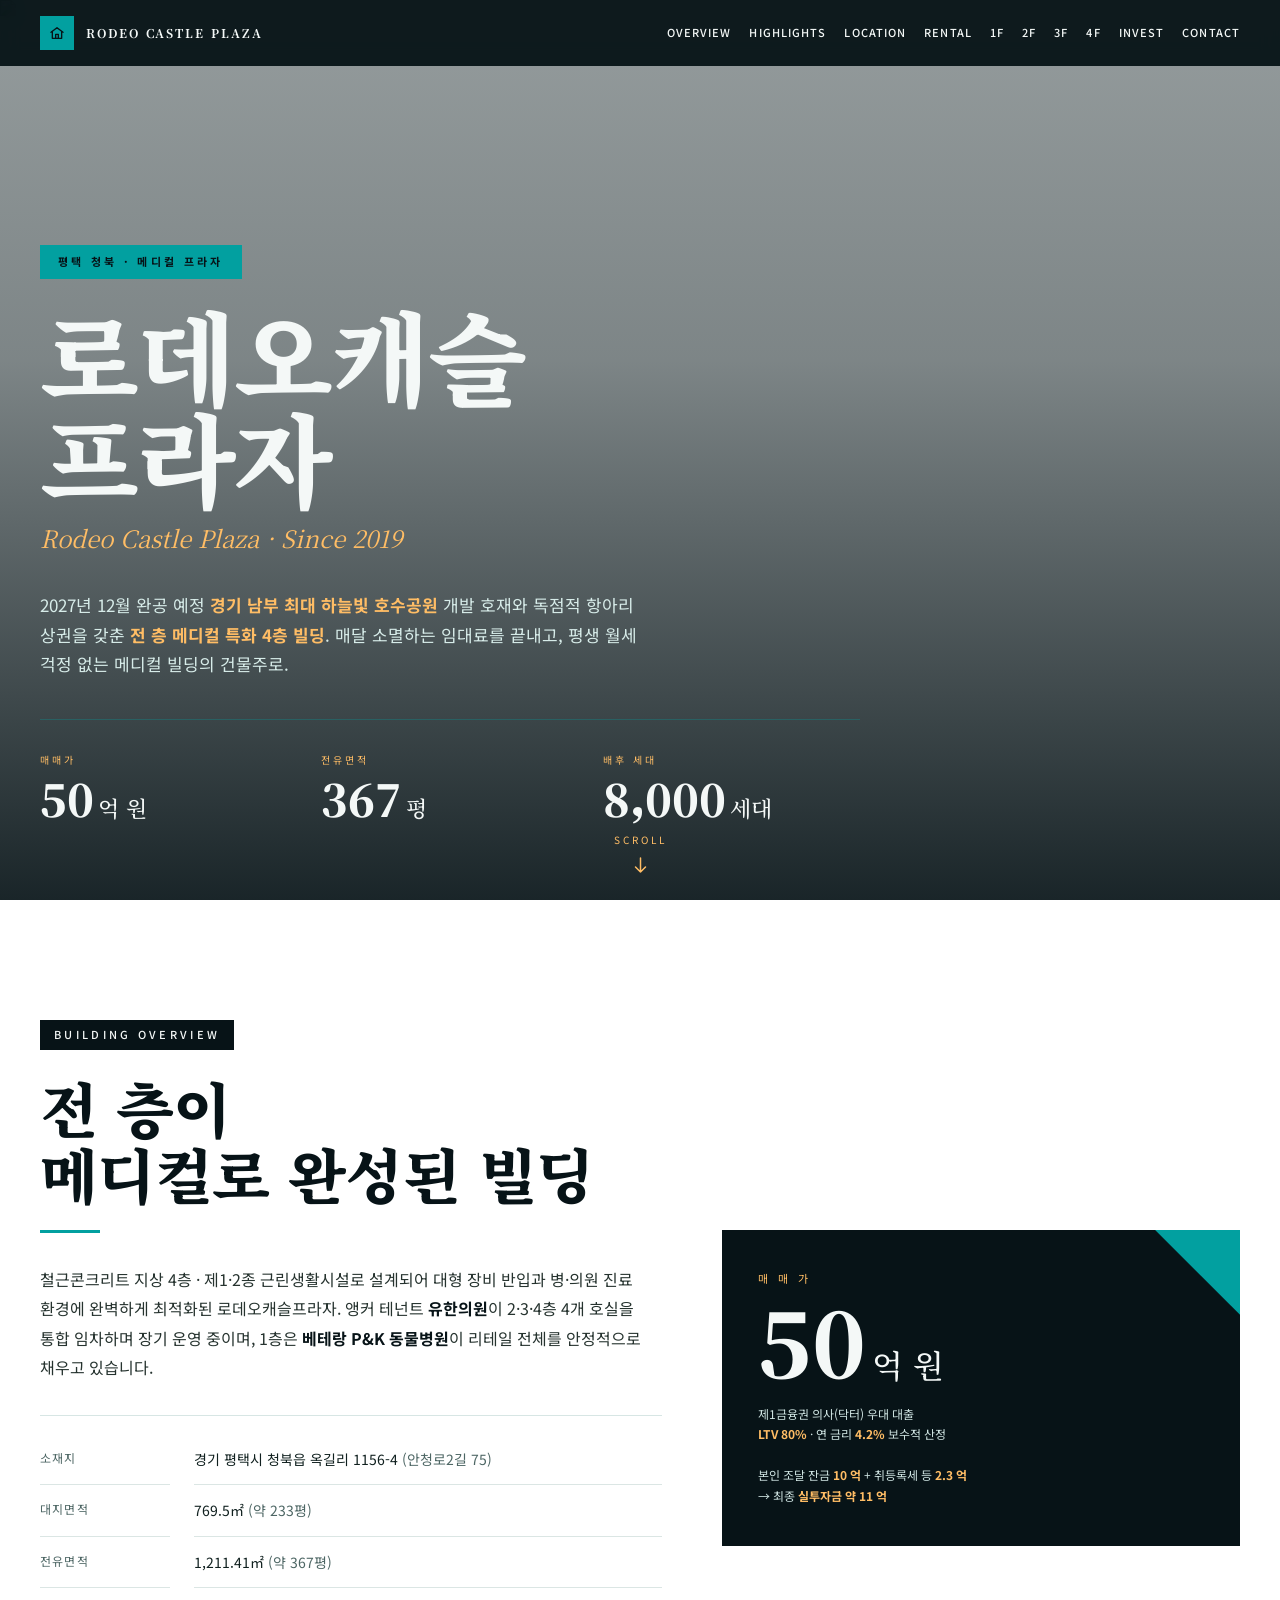
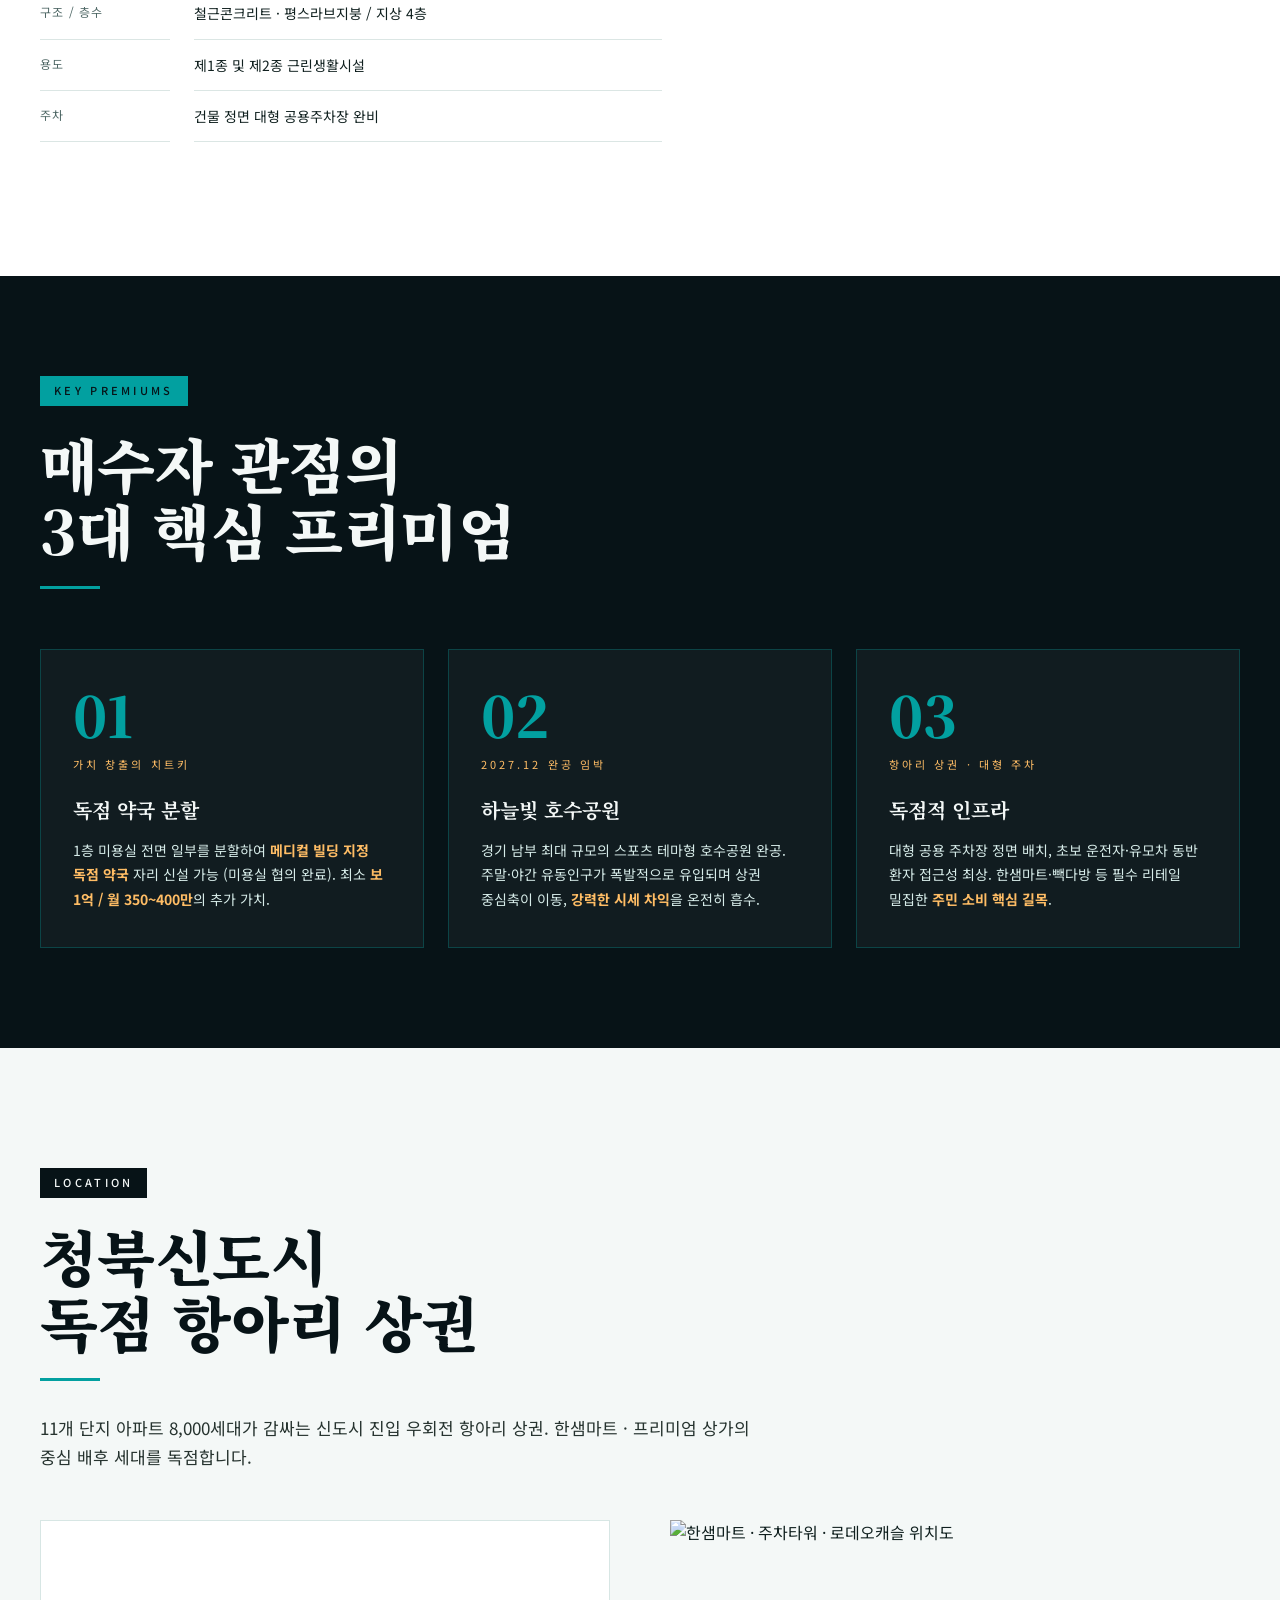
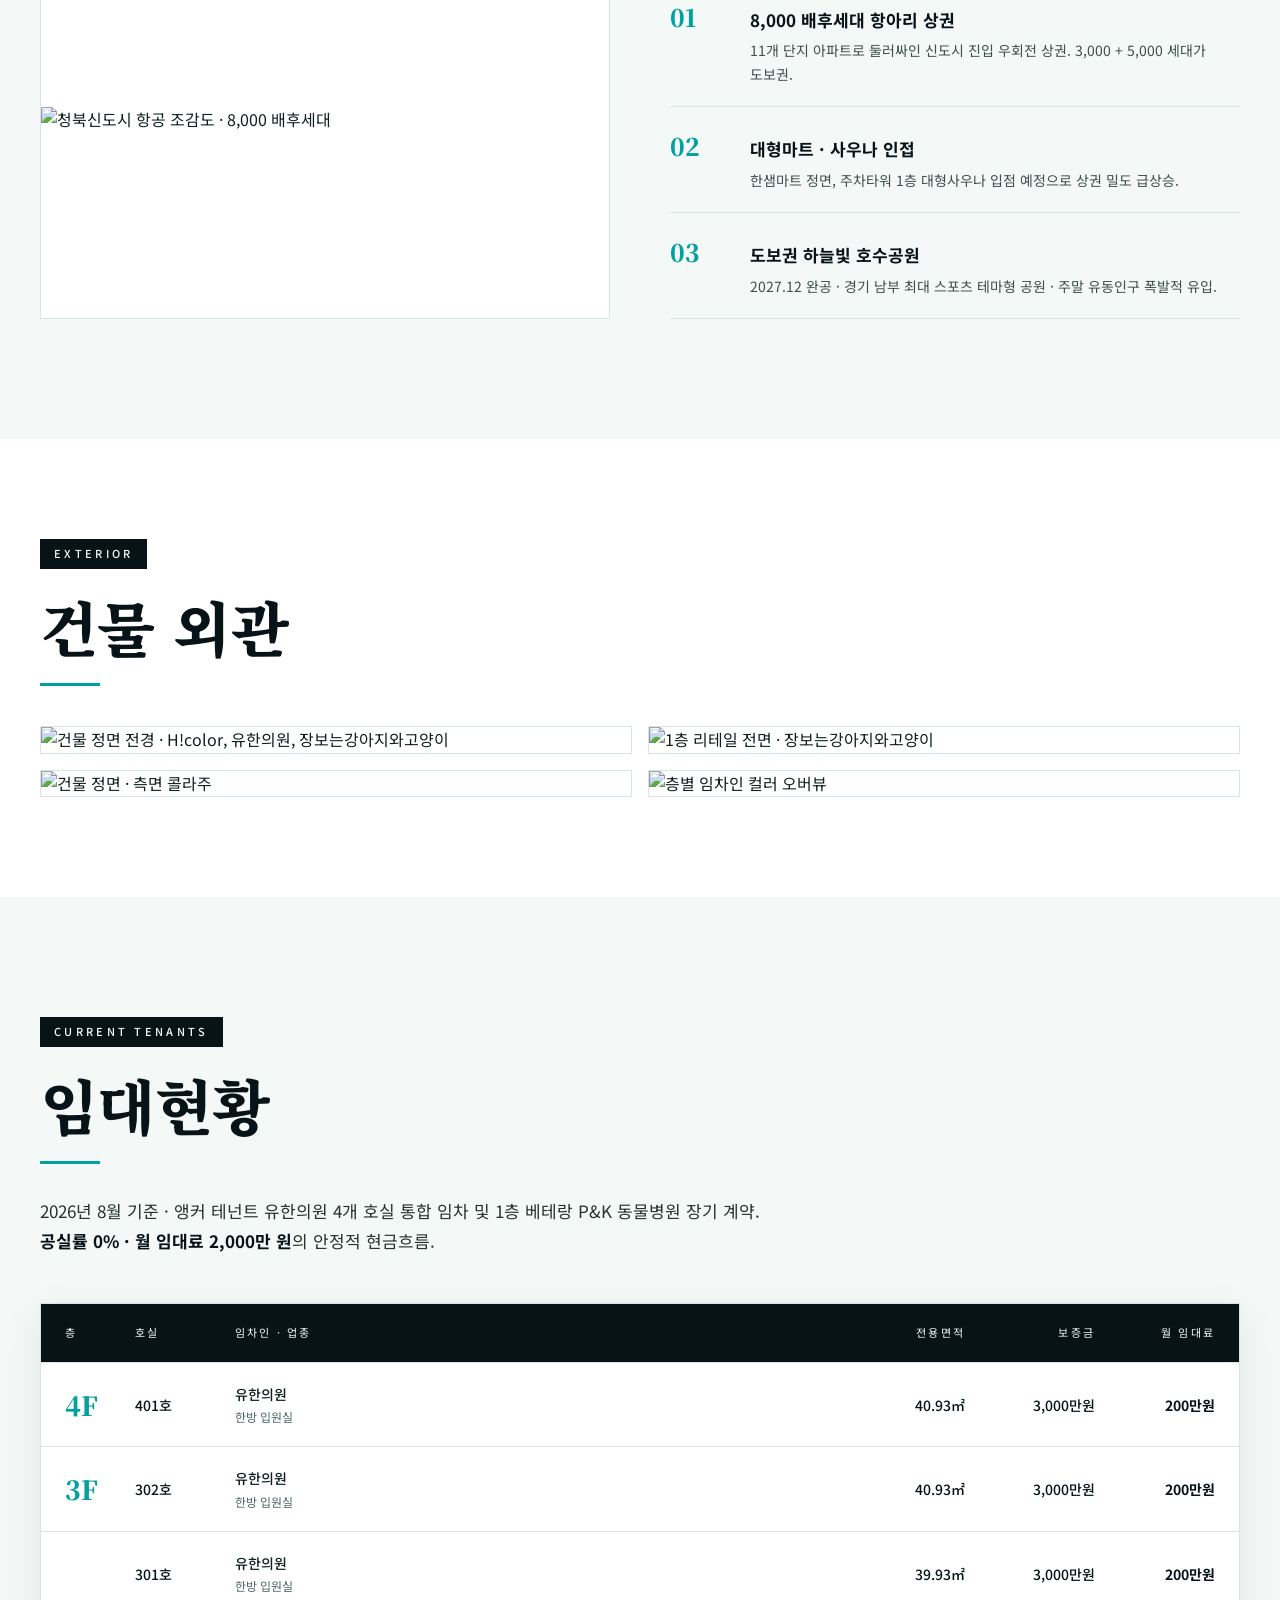
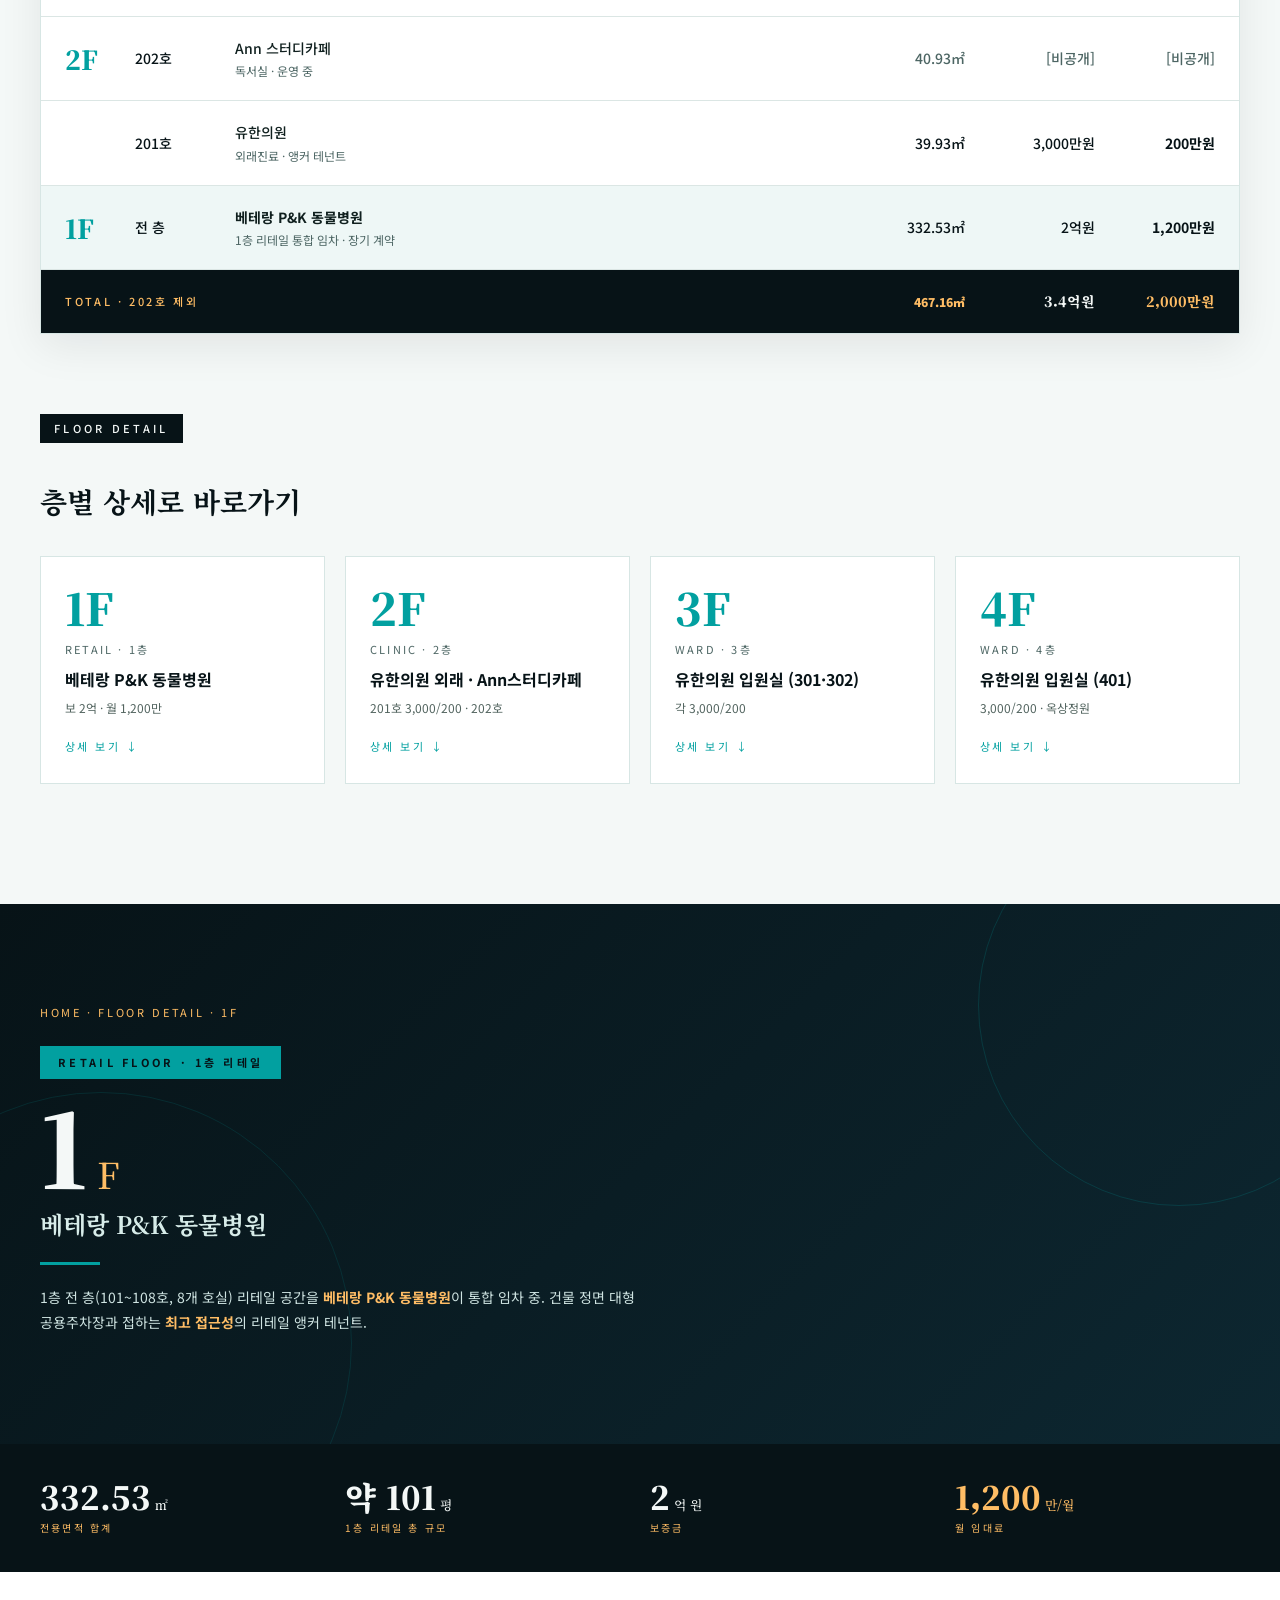
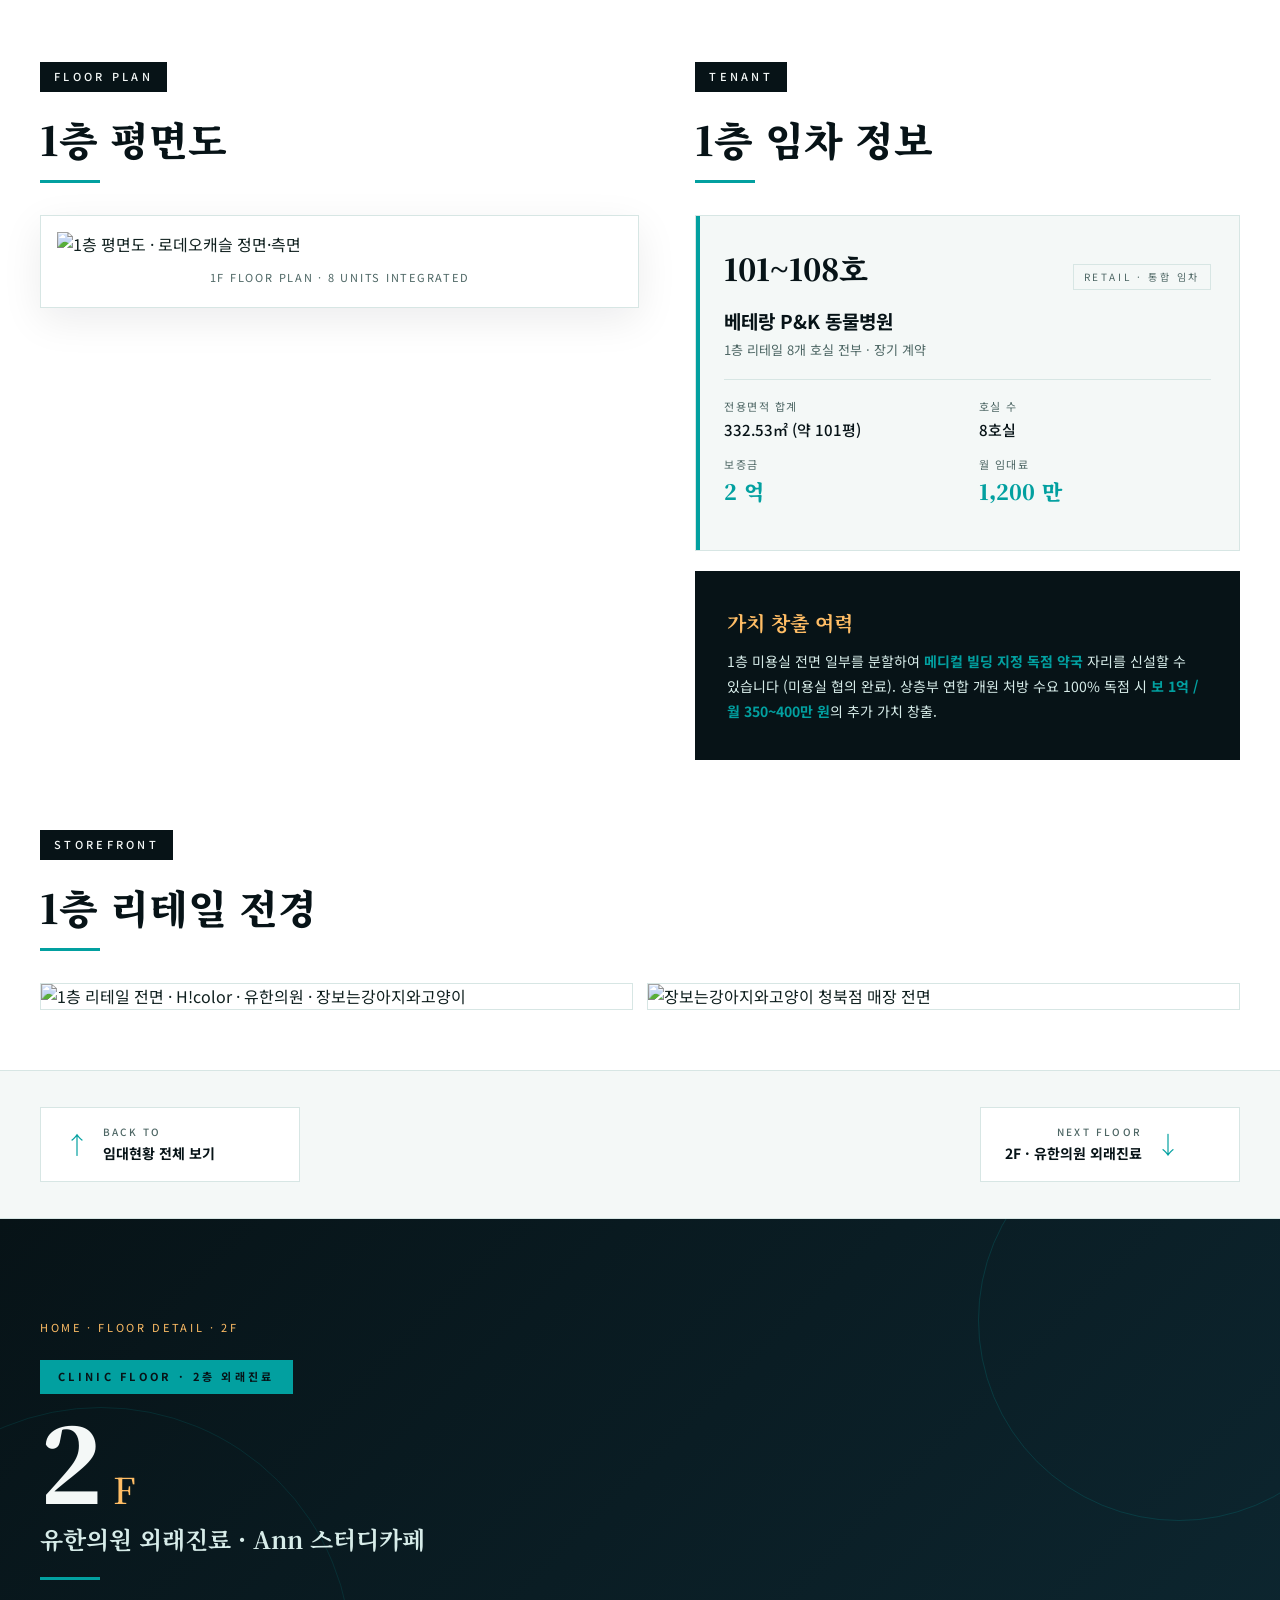
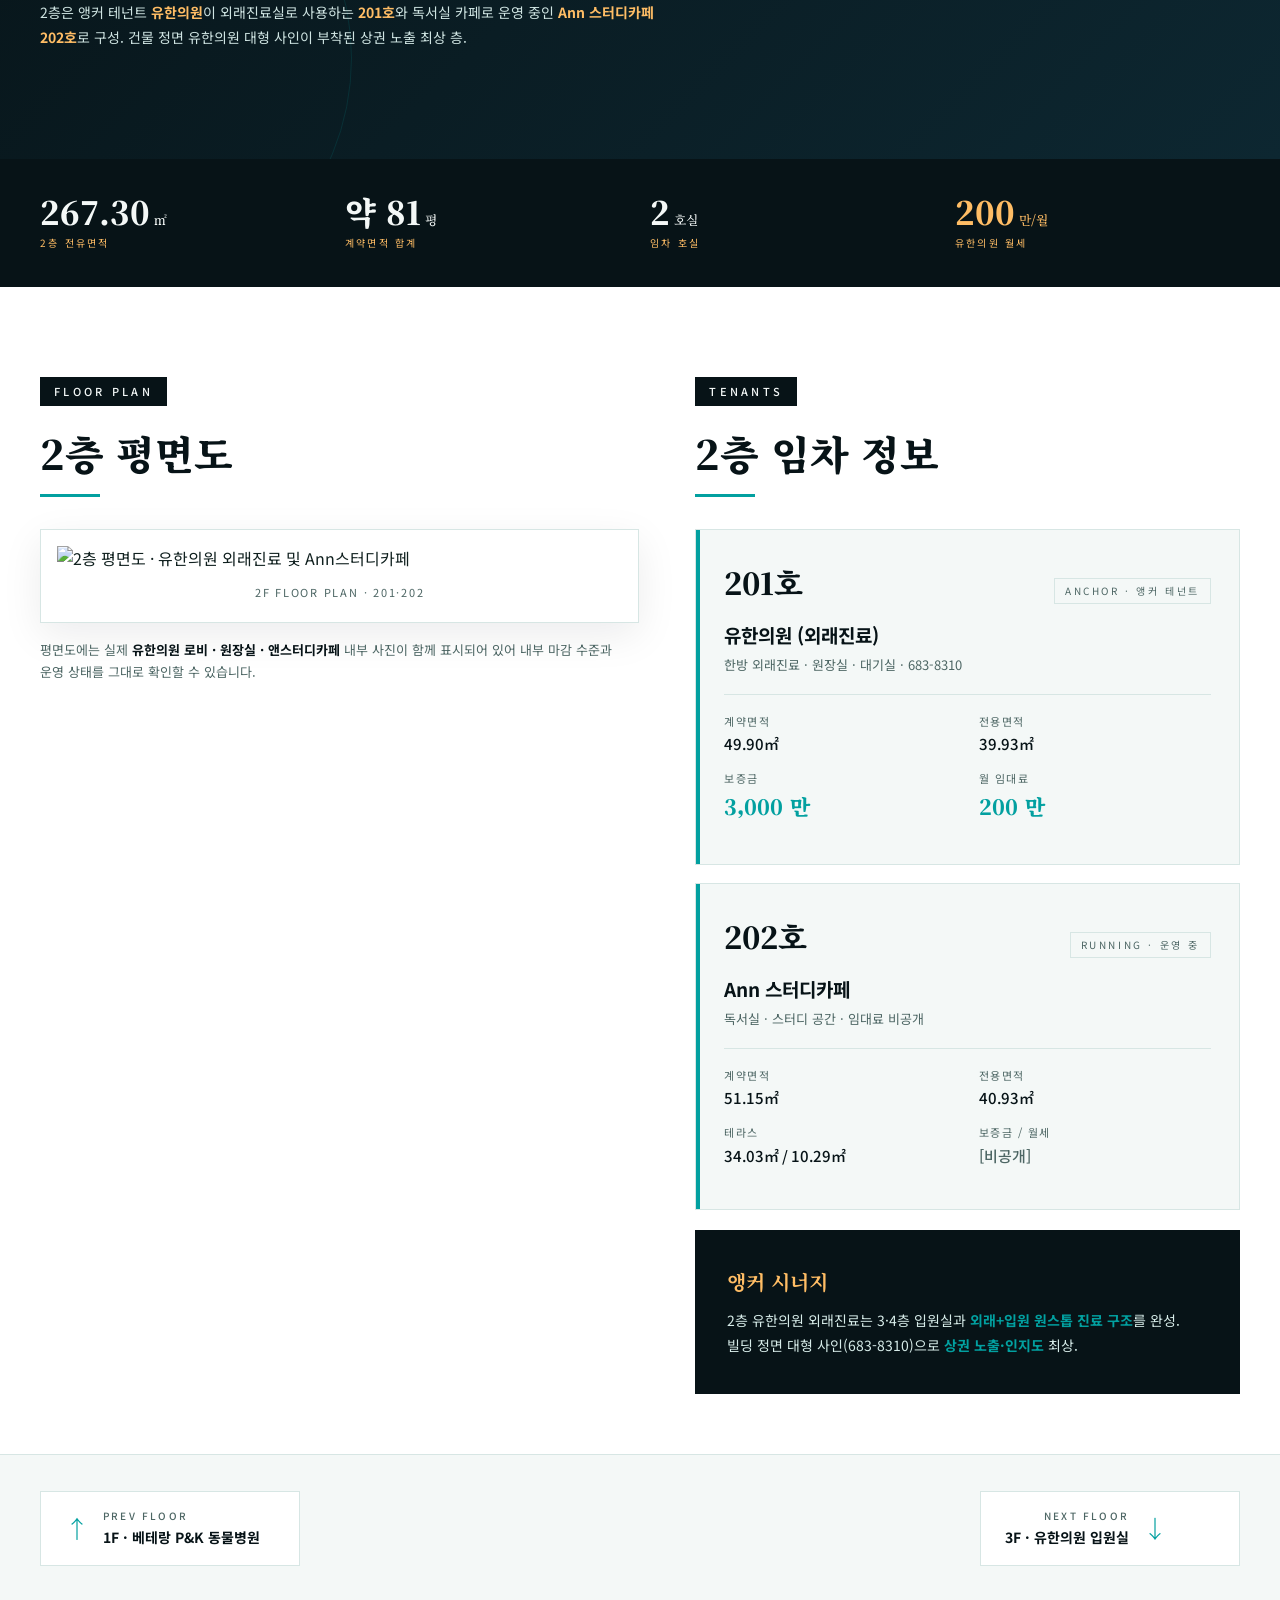
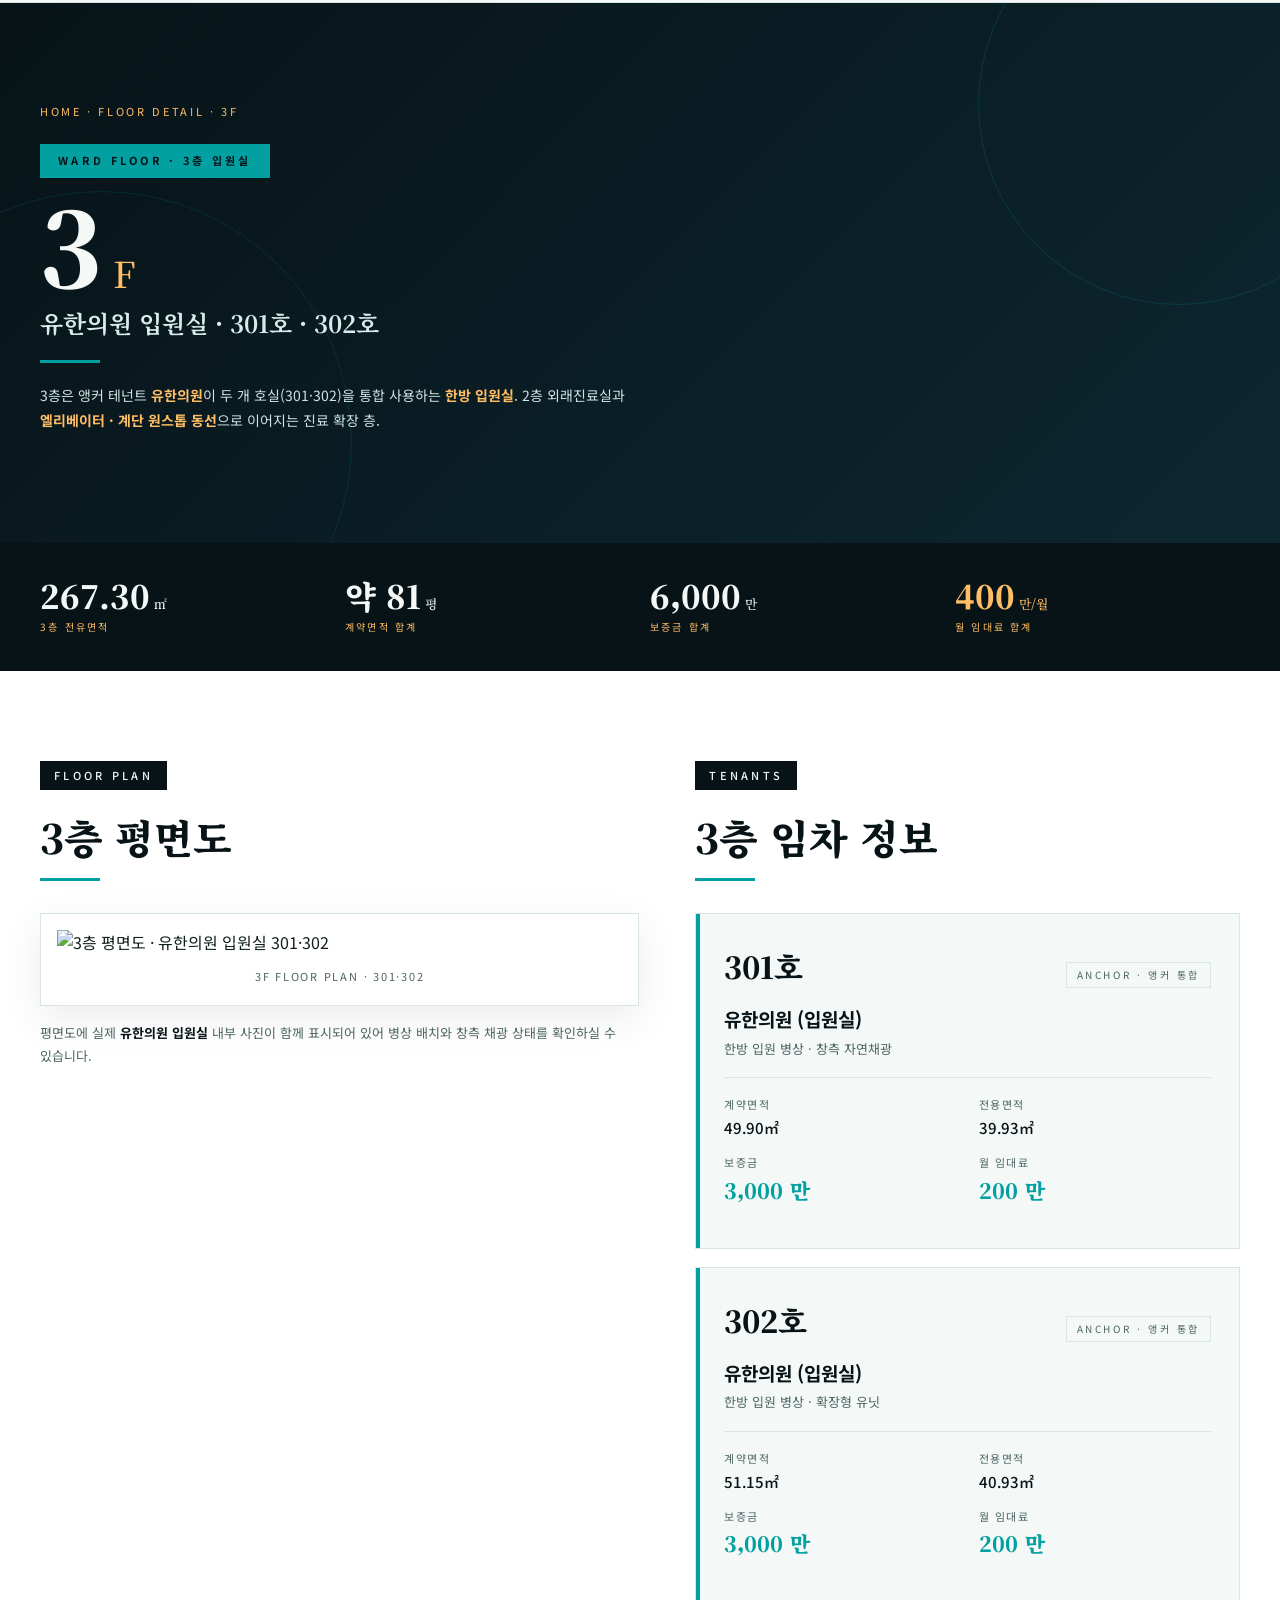
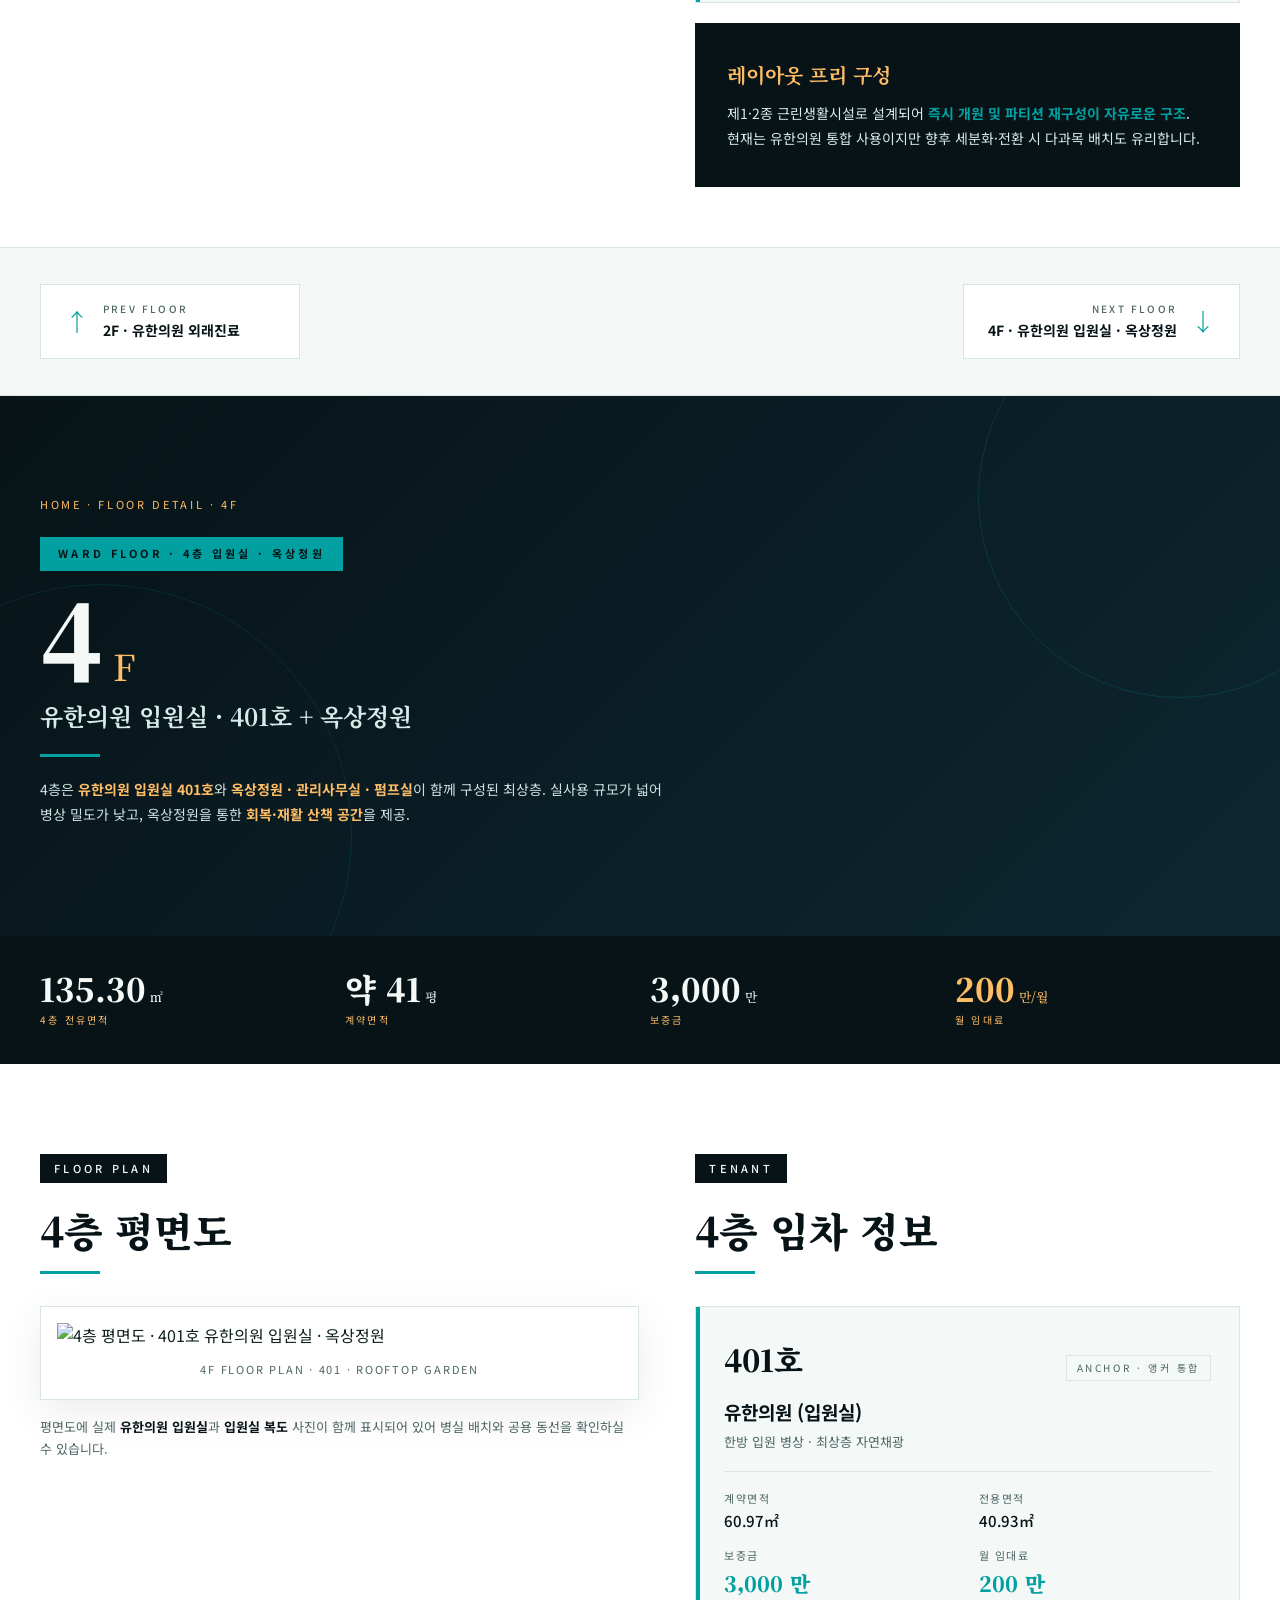
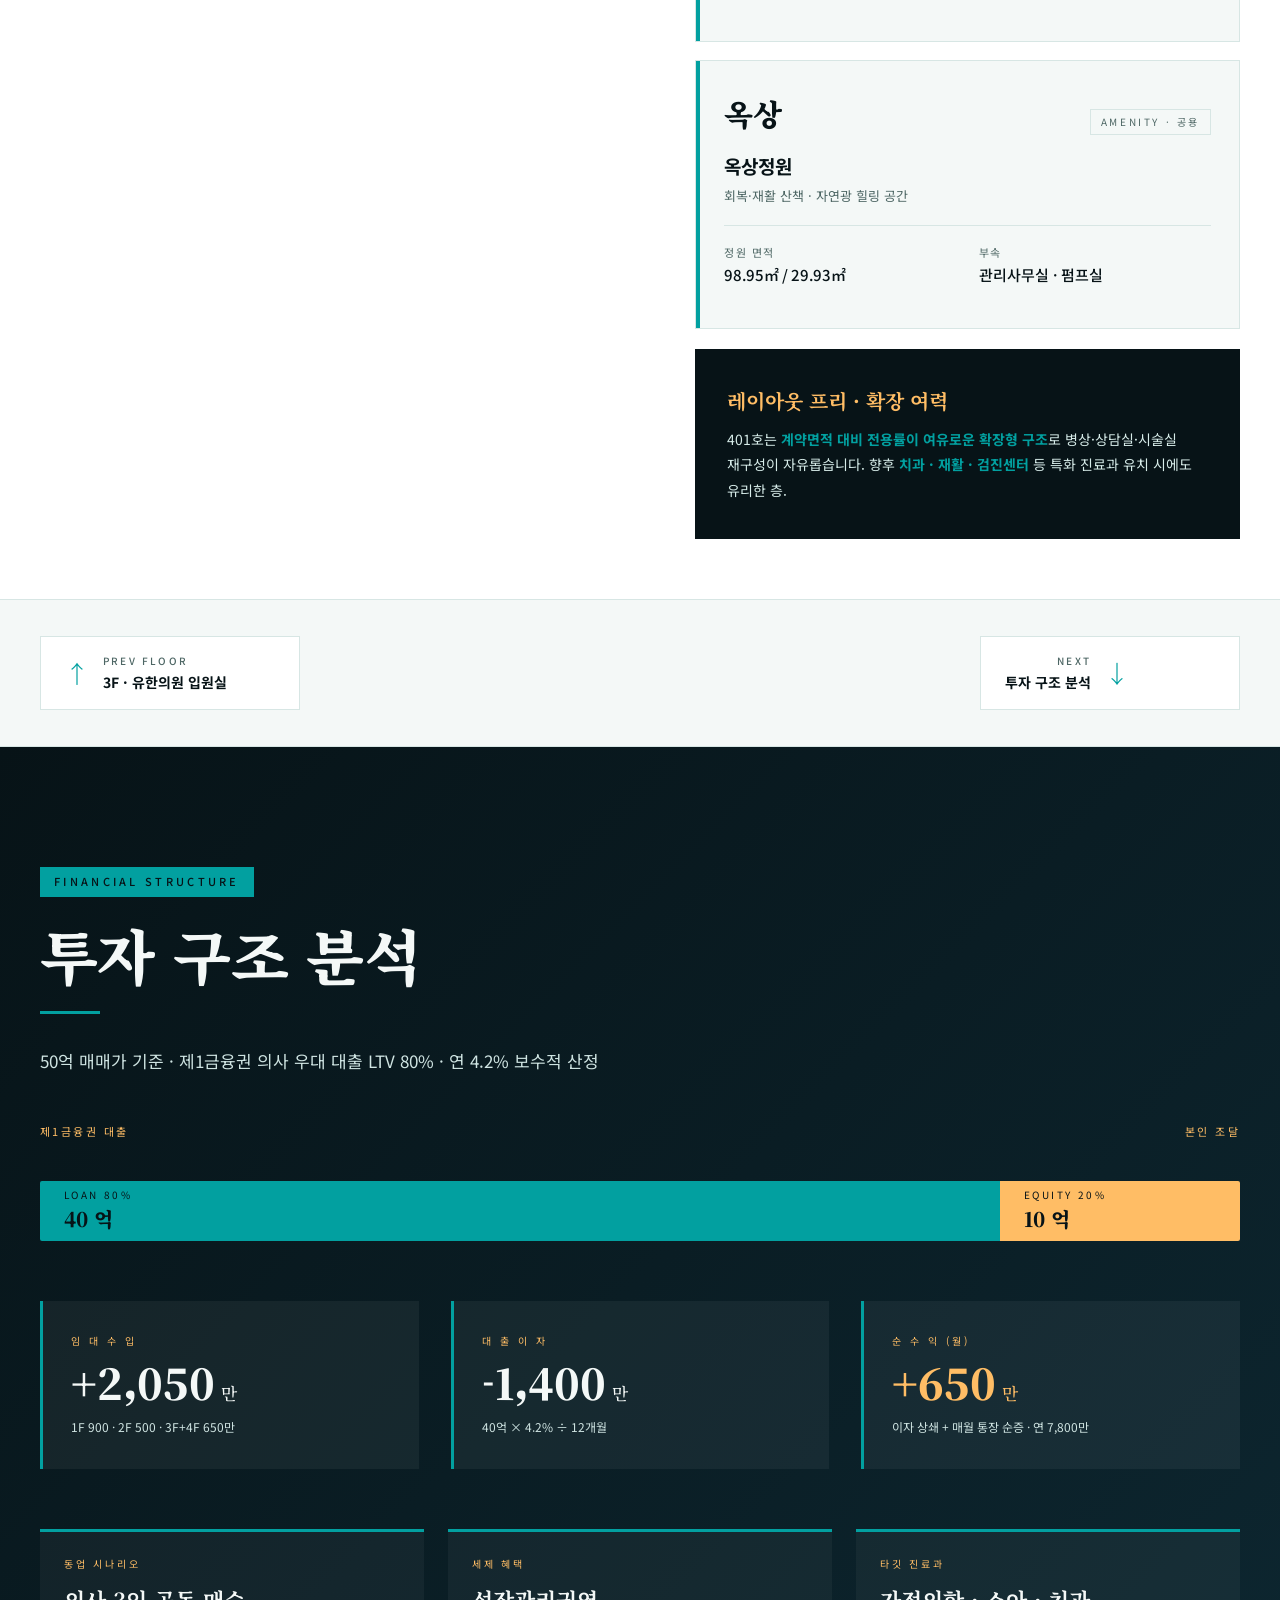
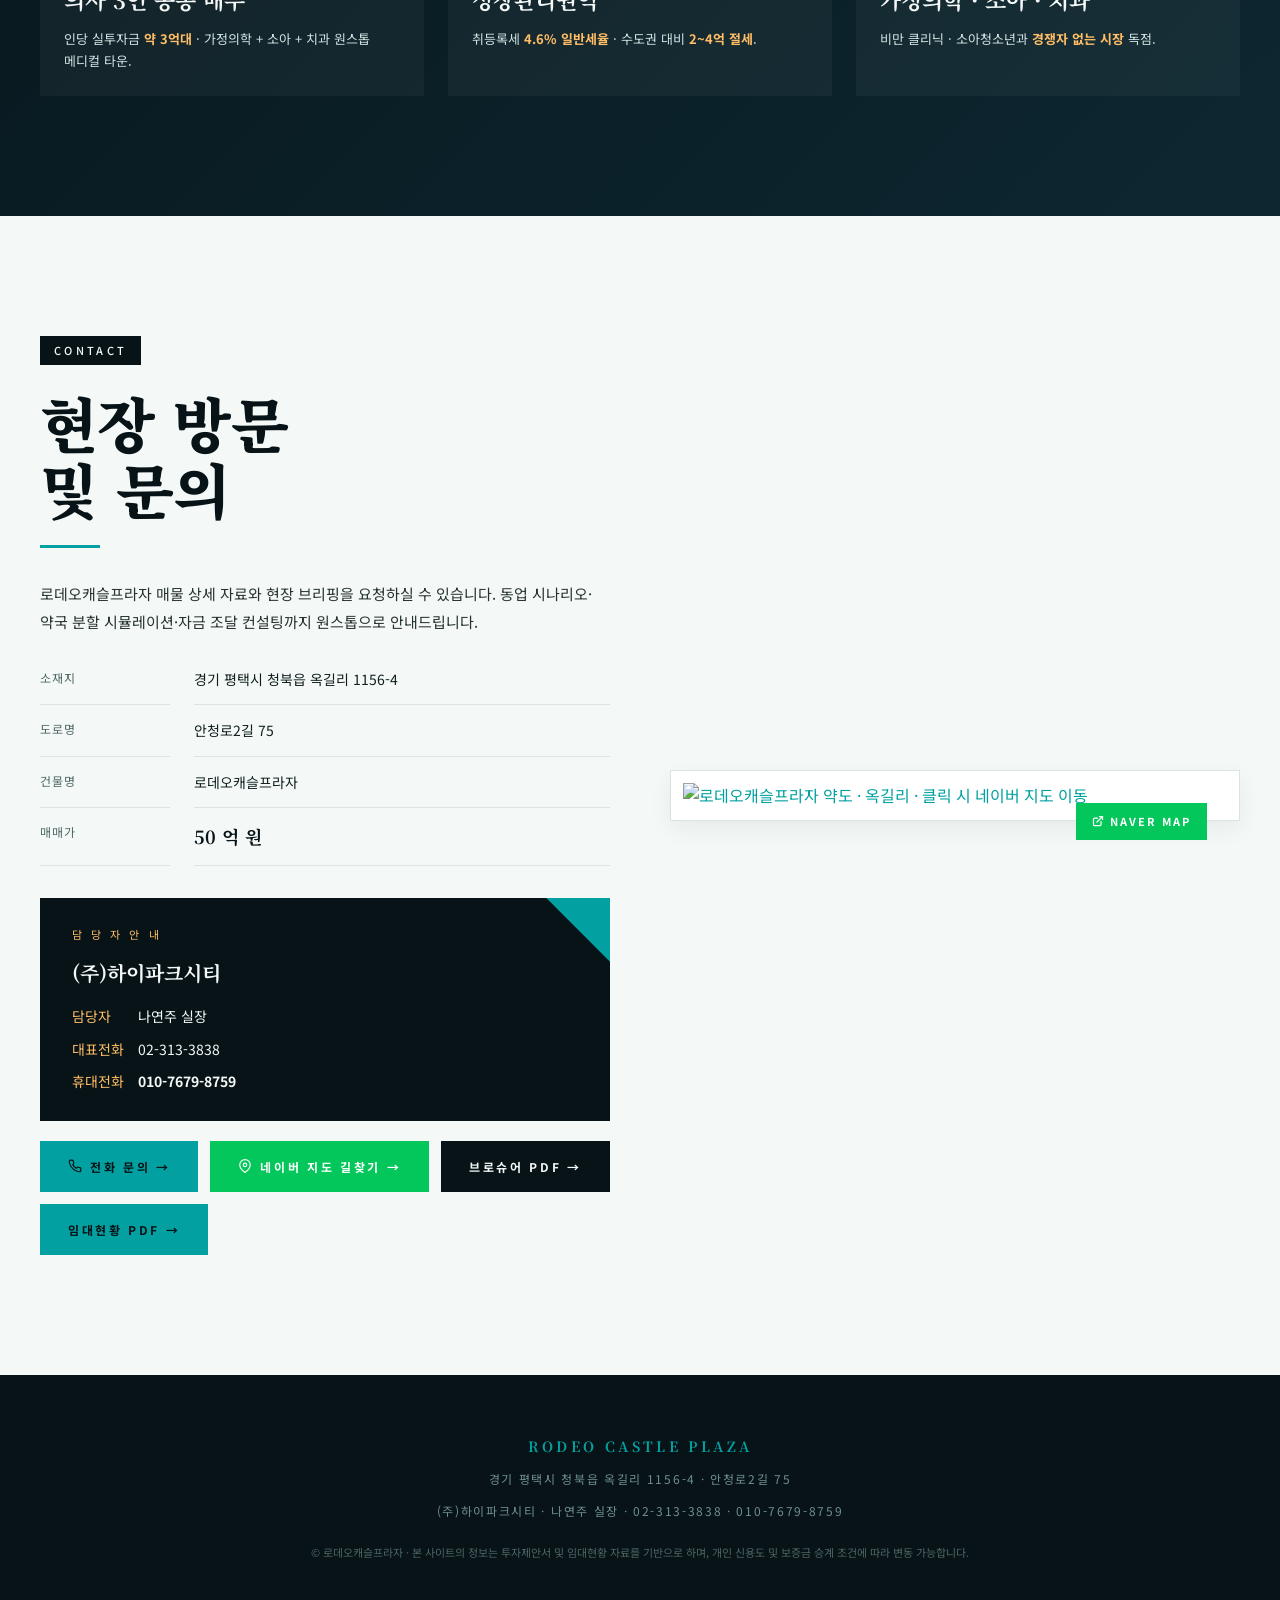
==== commit 2cd72f6d: "최신 반영: 임대현황 카드형 정렬, 투자구조 모바일 스택, 전화번호 링크 수정" ====
--- a/rodeocastle-site/index.html
+++ b/rodeocastle-site/index.html
@@ -227,25 +227,39 @@
   .rental-total { background: var(--navy); color: var(--cream); font-family: 'Noto Serif KR', serif; font-weight: 900; }
   .rental-total .lb { grid-column: 1 / 4; font-size: 11px; letter-spacing: 0.24em; color: var(--gold-2); font-weight: 500; font-family: var(--font-sans); }
   @media (max-width: 780px) {
+    .rental-wrap { background: transparent; border: none; box-shadow: none; }
     .rental-row {
       display: flex; flex-wrap: wrap; align-items: flex-start;
-      row-gap: 12px; column-gap: 10px; padding: 20px; font-size: 13px;
+      row-gap: 10px; column-gap: 10px; padding: 18px 20px 18px 24px; font-size: 13px;
+      position: relative; background: var(--panel); border: 1px solid var(--line);
+      margin-bottom: 10px; border-radius: 2px;
     }
+    .rental-row::before {
+      content: ''; position: absolute; left: 0; top: 0; bottom: 0; width: 4px; background: var(--gold);
+    }
+    .rental-wrap .rental-row:last-of-type { border: 1px solid var(--line); margin-bottom: 0; }
     .rental-head { display: none; }
     .rental-row .fl { flex: 0 0 auto; order: 1; }
-    .rental-row .unit { flex: 0 0 auto; order: 2; }
-    .rental-row .tenant { flex: 1 1 100%; order: 3; }
+    .rental-row .unit { flex: 0 0 auto; order: 2; align-self: center; }
+    .rental-row .tenant {
+      flex: 1 1 100%; order: 3; padding-top: 8px; margin-top: 2px;
+      border-top: 1px solid var(--line);
+    }
     .rental-row .num {
-      flex: 1 1 30%; order: 4;
+      flex: 1 1 0; min-width: 0; order: 4;
       text-align: right; display: flex; flex-direction: column; gap: 4px;
+      padding-top: 8px; border-top: 1px solid var(--line);
     }
     .rental-row .num::before {
       content: attr(data-label); display: block;
       color: var(--muted); font-size: 10px; letter-spacing: 0.06em; text-align: right;
     }
-    .rental-total { flex-wrap: wrap; padding: 20px; }
+    .rental-total {
+      flex-wrap: wrap; padding: 18px 20px 18px 24px;
+    }
+    .rental-total::before { background: var(--gold-2); }
     .rental-total .lb { flex: 1 1 100%; order: 1; }
-    .rental-total > div:not(.lb) { flex: 1 1 30%; text-align: right; }
+    .rental-total > div:not(.lb) { flex: 1 1 0; min-width: 0; text-align: right; }
   }
 
   /* ============ FLOOR DETAIL (in-page sections) ============ */
@@ -315,10 +329,14 @@
   .invest .section-title { color: var(--cream); }
   .invest .eyebrow { background: var(--gold); color: var(--navy); }
   .capital-bar { display: flex; height: 60px; margin: 40px 0 16px 0; overflow: hidden; border-radius: 2px; }
-  .capital-bar .loan { width: 80%; background: var(--gold); color: var(--navy); display: flex; align-items: center; padding: 0 24px; }
-  .capital-bar .eq { width: 20%; background: #FFBD65; color: var(--navy); display: flex; align-items: center; padding: 0 24px; }
-  .capital-bar .k { font-size: 10px; letter-spacing: 0.24em; }
-  .capital-bar .v { font-family: 'Noto Serif KR', serif; font-weight: 900; font-size: 20px; }
+  .capital-bar .loan { width: 80%; background: var(--gold); color: var(--navy); display: flex; align-items: center; padding: 0 24px; overflow: hidden; }
+  .capital-bar .eq { width: 20%; background: #FFBD65; color: var(--navy); display: flex; align-items: center; padding: 0 24px; overflow: hidden; }
+  .capital-bar .k { font-size: 10px; letter-spacing: 0.24em; white-space: nowrap; }
+  .capital-bar .v { font-family: 'Noto Serif KR', serif; font-weight: 900; font-size: 20px; white-space: nowrap; }
+  @media (max-width: 480px) {
+    .capital-bar { flex-direction: column; height: auto; }
+    .capital-bar .loan, .capital-bar .eq { width: 100%; padding: 12px 20px; }
+  }
   .cf-grid { display: grid; grid-template-columns: repeat(3, 1fr); gap: 32px; margin-top: 60px; }
   @media (max-width: 780px) { .cf-grid { grid-template-columns: 1fr; } }
   .cf-item { padding: 32px 28px; background: rgba(255,255,255,0.05); border-left: 3px solid var(--gold); }
@@ -980,7 +998,7 @@
             <div style="color: var(--gold-2);">담당자</div>
             <div>나연주 실장</div>
             <div style="color: var(--gold-2);">대표전화</div>
-            <div><a href="tel:0223133838" style="color:var(--cream);">(02) 313-3838</a></div>
+            <div><a href="tel:023133838" style="color:var(--cream);">02-313-3838</a></div>
             <div style="color: var(--gold-2);">휴대전화</div>
             <div><a href="tel:01076798759" style="color:var(--cream); font-weight:700;">010-7679-8759</a></div>
           </div>
@@ -1016,7 +1034,7 @@
 <footer>
   <div class="foot-brand">RODEO CASTLE PLAZA</div>
   <div class="foot-line">경기 평택시 청북읍 옥길리 1156-4 · 안청로2길 75</div>
-  <div class="foot-line">(주)하이파크시티 · 나연주 실장 · (02) 313-3838 · 010-7679-8759</div>
+  <div class="foot-line">(주)하이파크시티 · 나연주 실장 · 02-313-3838 · 010-7679-8759</div>
   <div class="foot-tiny">© 로데오캐슬프라자 · 본 사이트의 정보는 투자제안서 및 임대현황 자료를 기반으로 하며, 개인 신용도 및 보증금 승계 조건에 따라 변동 가능합니다.</div>
 </footer>
 
